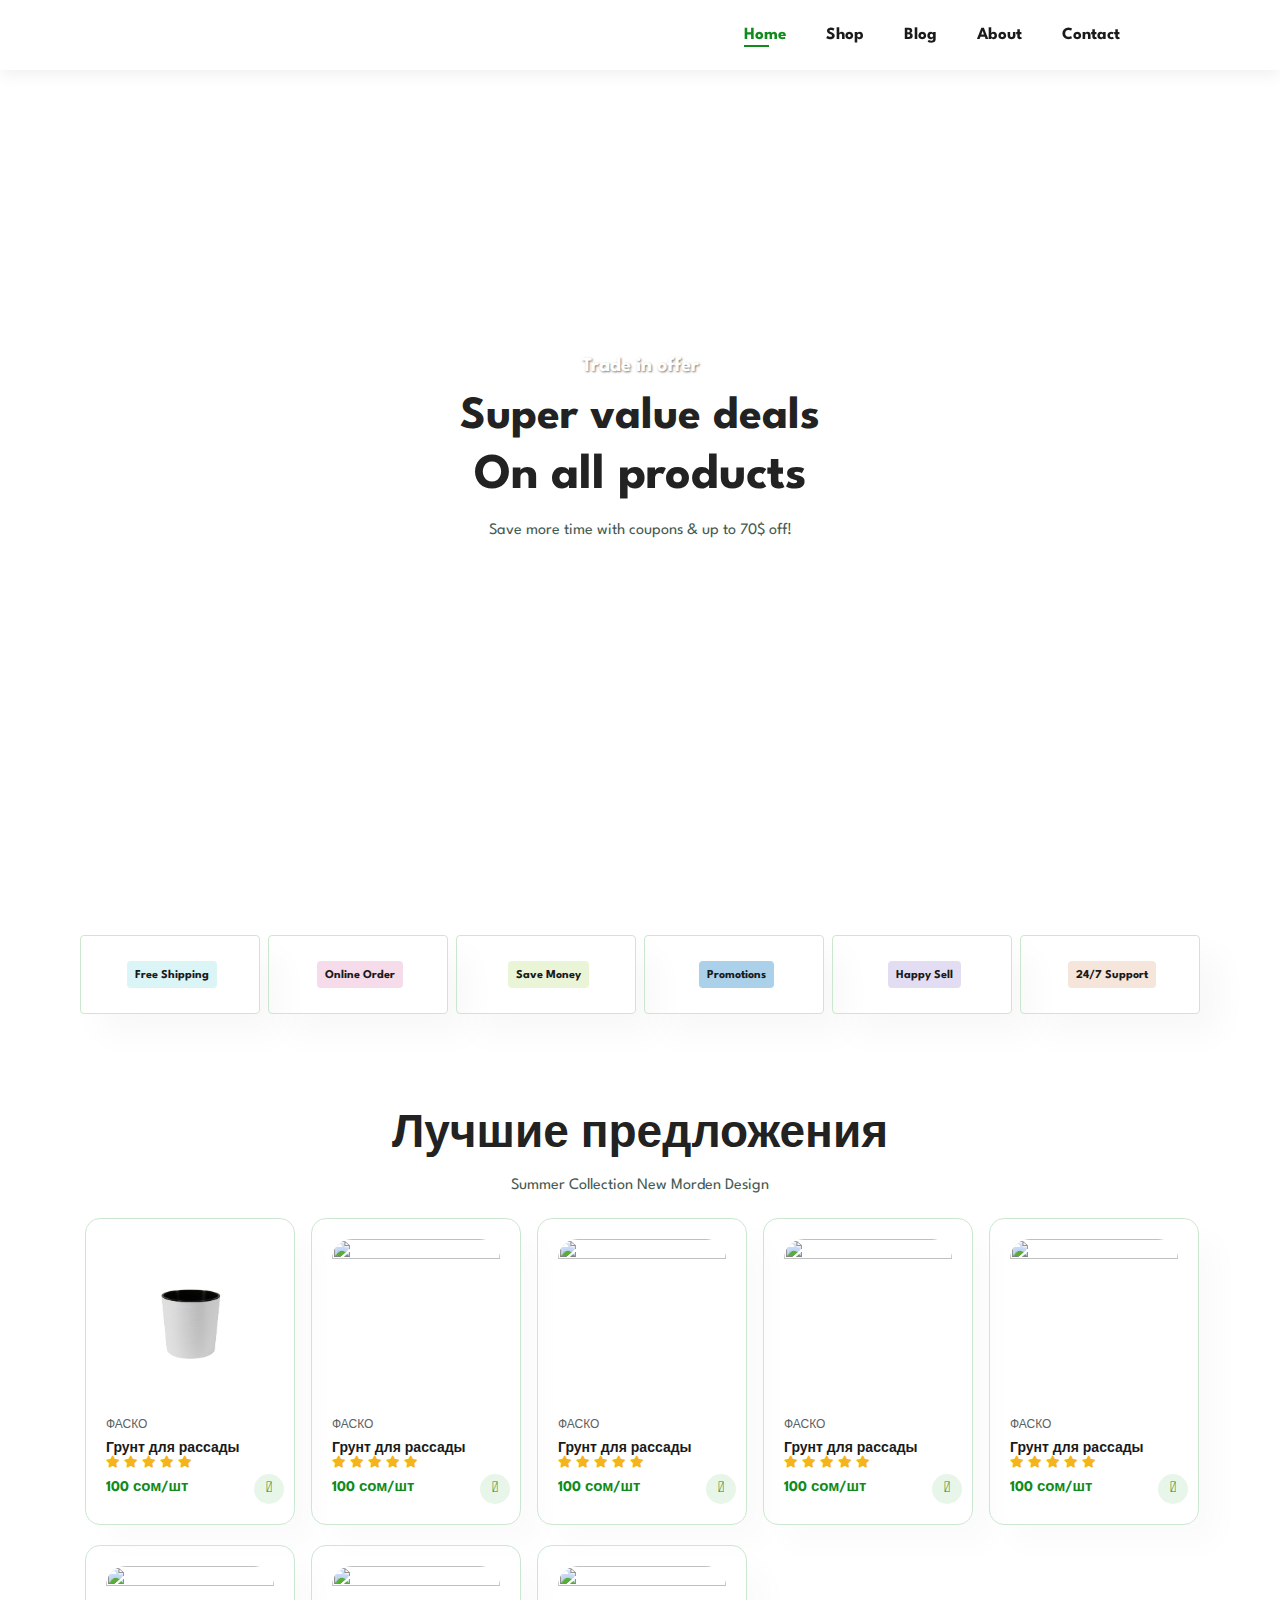
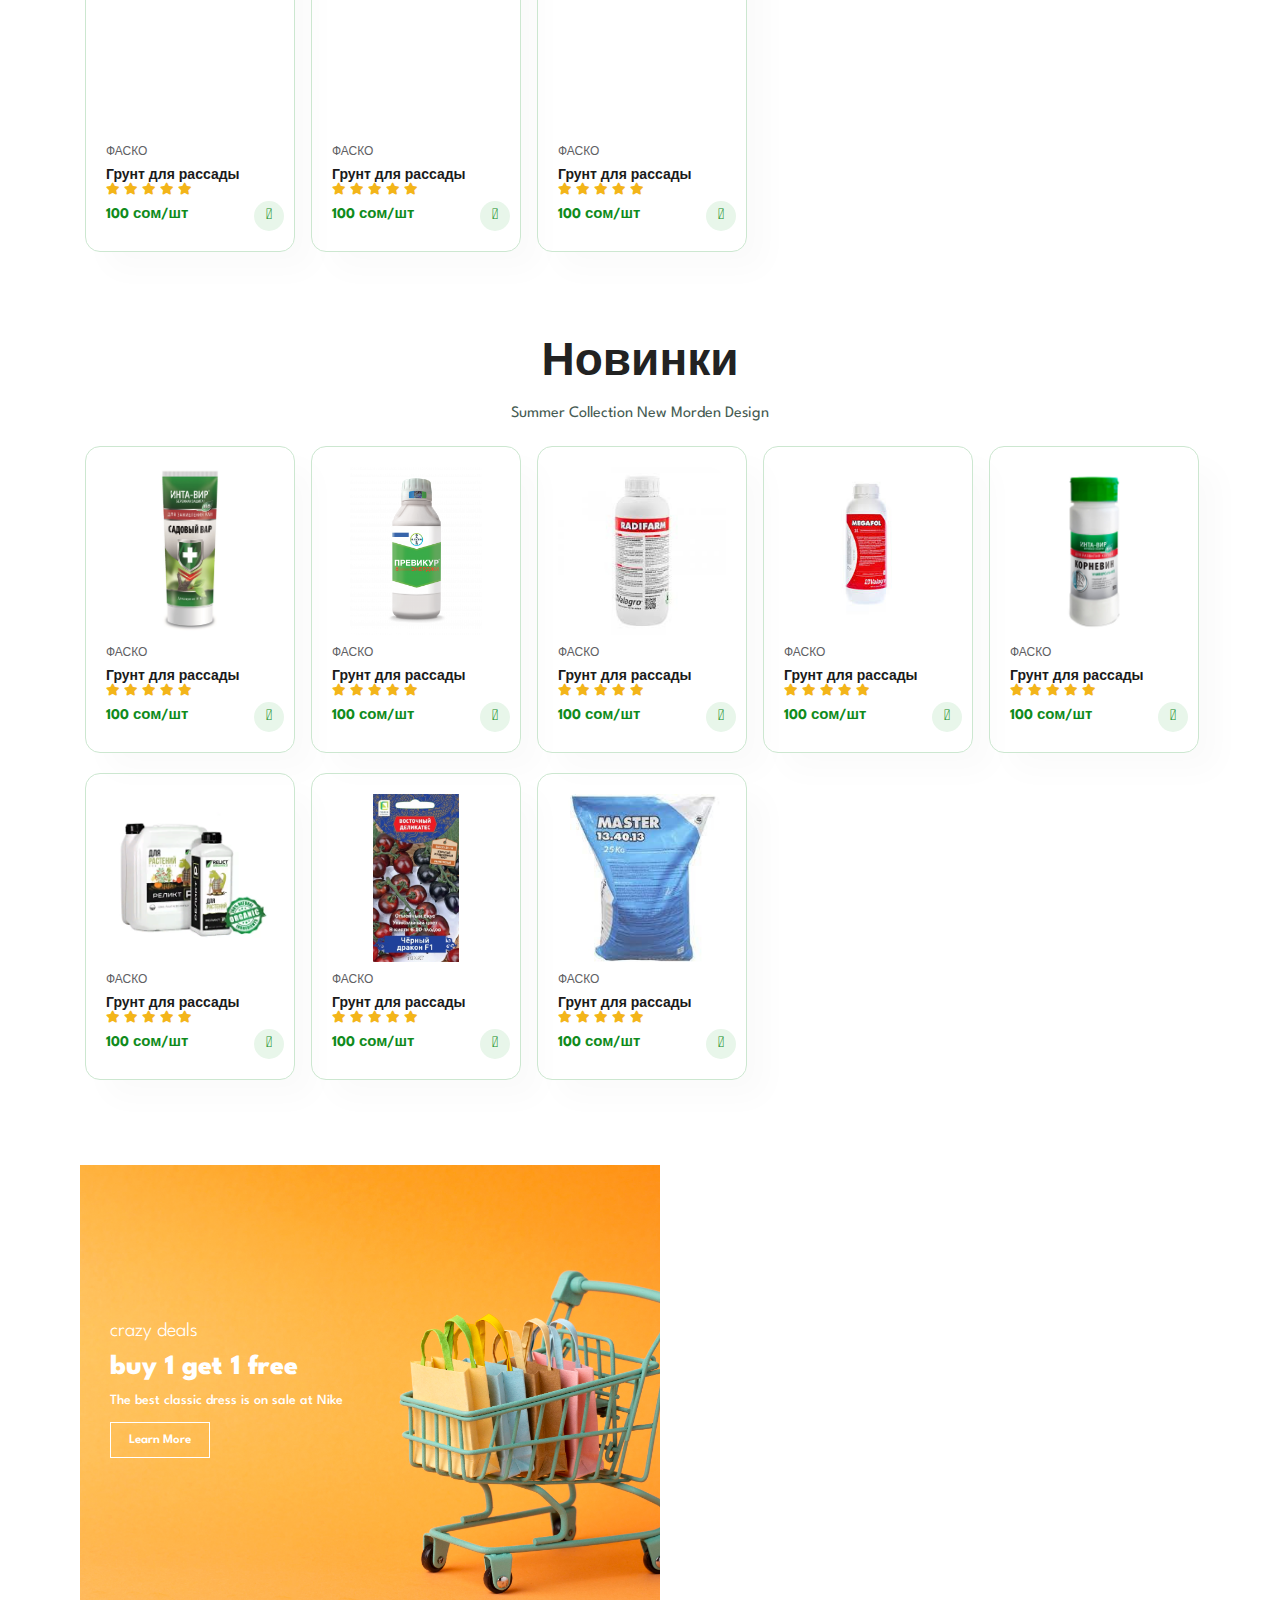
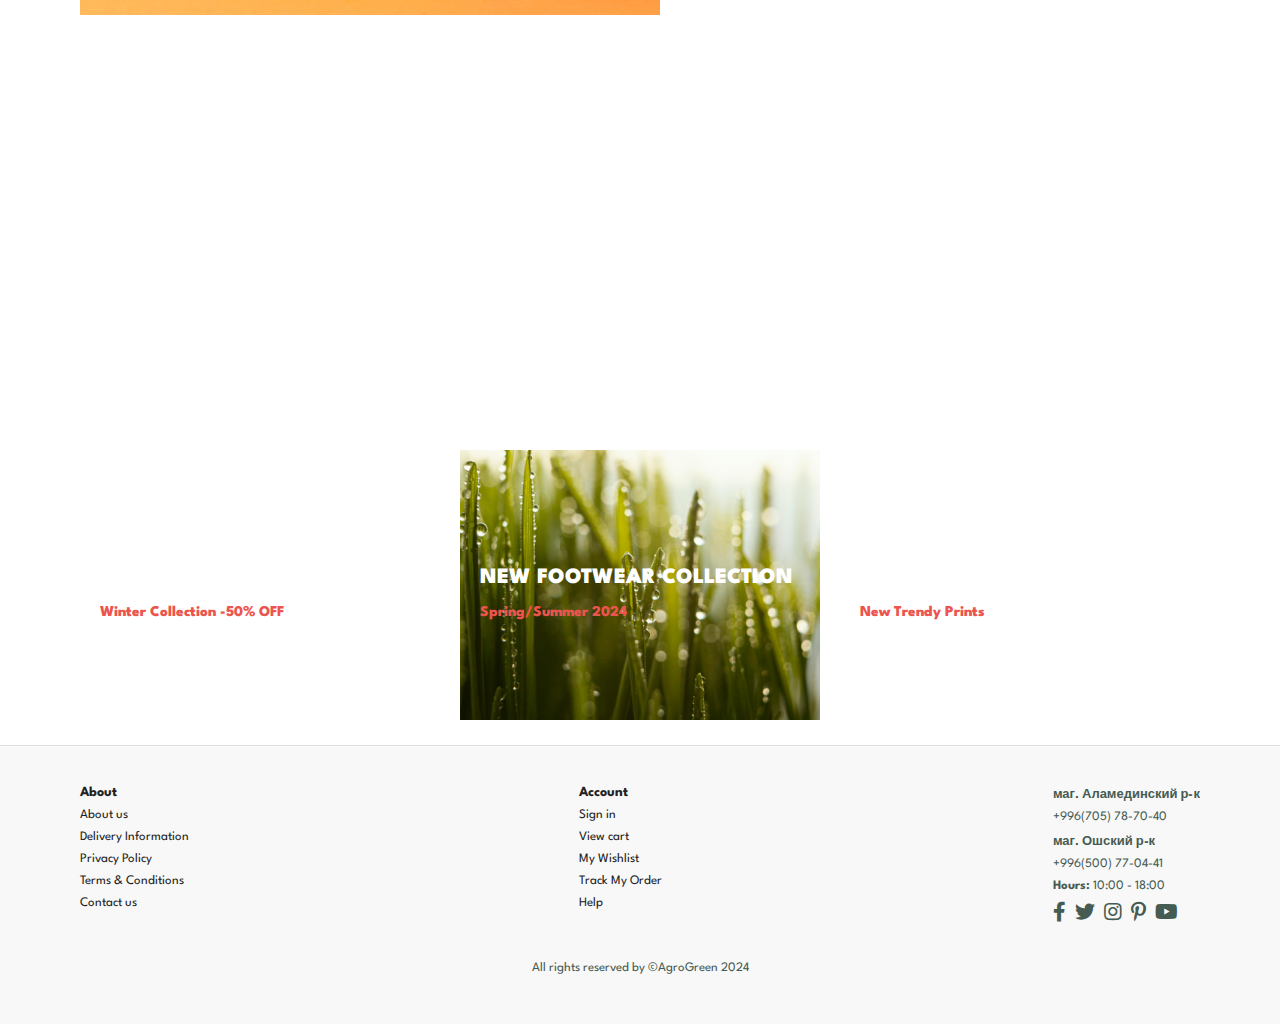
==== account.html @ 7924a597 "Product" ====
<!DOCTYPE html>
<html lang="en">

<head>
    <meta charset="UTF-8">
    <meta http-equiv="X-UA-Compatible" content="IE=edge">
    <meta name="viewport" content="width=device-width, initial-scale=1.0">
    <title>AgroGreen website</title>
    <link rel="stylesheet" href="https://pro.fontawesome.com/releases/v5.10.0/css/all.css"/>
    <link rel="stylesheet" href="style.css">
</head>

<body>
    <section id="header">
        <a href="#"><img id="logo" src="./img/logo.png" class="logo" alt=""></a>
        <div>
            <ul id="navbar">
                <li><a class="active" href="index.html">Home</a></li>
                <li><a href="shop.html">Shop</a></li>
                <li><a href="blog.html">Blog</a></li>
                <li><a href="about.html">About</a></li>
                <li><a href="contact.html">Contact</a></li>
                <li id="lg-bag"><a class="logo-bag" href="cart.html"><i class="far fa-shopping-bag"></i></a></li>
                <a href="#" id="close"><i class="far fa-times"></i></a>
            </ul>
        </div>
        <div id="mobile">
            <a href="cart.html"><i class="far fa-shopping-bag"></i></a>
            <i id="bar" class="fas fa-outdent"></i>
        </div>
    </section>
    
    <section id="hero">
        <h4>Trade in offer</h4>
        <h2>Super value deals</h2>
        <h1>On all products</h1>
        <p>Save more time with coupons & up to 70$ off! </p>
        <button class="white">Shop Now</button>
    </section>

    <section id="feature" class="section-p1">
        <div class="fe-box">
            <img src="./img/features/f1.png" alt="">
            <h6>Free Shipping</h6>
        </div>
        <div class="fe-box">
            <img src="./img/features/f2.png" alt="">
            <h6>Online Order</h6>
        </div>
        <div class="fe-box">
            <img src="./img/features/f3.png" alt="">
            <h6>Save Money</h6>
        </div>
        <div class="fe-box">
            <img src="./img/features/f4.png" alt="">
            <h6>Promotions</h6>
        </div>
        <div class="fe-box">
            <img src="./img/features/f5.png" alt="">
            <h6>Happy Sell</h6>
        </div>
        <div class="fe-box">
            <img src="./img/features/f6.png" alt="">
            <h6>24/7 Support</h6>
        </div>
    </section>

    <section id="product1" class="section-p1">
        <h2>Лучшие предложения</h2>
        <p>Summer Collection New Morden Design</p>
        <div class="pro-container">
            <div class="pro" onclick="window.location.href='sproduct.html'">
                <img src="./img/products/f1.jpg" alt="">
                <div class="des">
                    <span>ФАСКО</span>
                    <h5>Грунт для рассады</h5>
                    <div class="star">
                        <i class="fas fa-star"></i>
                        <i class="fas fa-star"></i>
                        <i class="fas fa-star"></i>
                        <i class="fas fa-star"></i>
                        <i class="fas fa-star"></i>
                    </div>
                    <h4>100 сом/шт</h4>
                </div>
                <a href="#"><i class="fal fa-shopping-cart cart"></i></a>
            </div>
            <div class="pro">
                <img src="./img/products/p2.jpg" alt="">
                <div class="des">
                    <span>ФАСКО</span>
                    <h5>Грунт для рассады</h5>
                    <div class="star">
                        <i class="fas fa-star"></i>
                        <i class="fas fa-star"></i>
                        <i class="fas fa-star"></i>
                        <i class="fas fa-star"></i>
                        <i class="fas fa-star"></i>
                    </div>
                    <h4>100 сом/шт</h4>
                </div>
                <a href="#"><i class="fal fa-shopping-cart cart"></i></a>
            </div>
            <div class="pro">
                <img src="./img/products/p3.png" alt="">
                <div class="des">
                    <span>ФАСКО</span>
                    <h5>Грунт для рассады</h5>
                    <div class="star">
                        <i class="fas fa-star"></i>
                        <i class="fas fa-star"></i>
                        <i class="fas fa-star"></i>
                        <i class="fas fa-star"></i>
                        <i class="fas fa-star"></i>
                    </div>
                    <h4>100 сом/шт</h4>
                </div>
                <a href="#"><i class="fal fa-shopping-cart cart"></i></a>
            </div>
            <div class="pro">
                <img src="./img/products/p4.jpg" alt="">
                <div class="des">
                    <span>ФАСКО</span>
                    <h5>Грунт для рассады</h5>
                    <div class="star">
                        <i class="fas fa-star"></i>
                        <i class="fas fa-star"></i>
                        <i class="fas fa-star"></i>
                        <i class="fas fa-star"></i>
                        <i class="fas fa-star"></i>
                    </div>
                    <h4>100 сом/шт</h4>
                </div>
                <a href="#"><i class="fal fa-shopping-cart cart"></i></a>
            </div>
            <div class="pro">
                <img src="./img/products/p5.jpg" alt="">
                <div class="des">
                    <span>ФАСКО</span>
                    <h5>Грунт для рассады</h5>
                    <div class="star">
                        <i class="fas fa-star"></i>
                        <i class="fas fa-star"></i>
                        <i class="fas fa-star"></i>
                        <i class="fas fa-star"></i>
                        <i class="fas fa-star"></i>
                    </div>
                    <h4>100 сом/шт</h4>
                </div>
                <a href="#"><i class="fal fa-shopping-cart cart"></i></a>
            </div>
            <div class="pro">
                <img src="./img/products/p6.jpg" alt="">
                <div class="des">
                    <span>ФАСКО</span>
                    <h5>Грунт для рассады</h5>
                    <div class="star">
                        <i class="fas fa-star"></i>
                        <i class="fas fa-star"></i>
                        <i class="fas fa-star"></i>
                        <i class="fas fa-star"></i>
                        <i class="fas fa-star"></i>
                    </div>
                    <h4>100 сом/шт</h4>
                </div>
                <a href="#"><i class="fal fa-shopping-cart cart"></i></a>
            </div>
            <div class="pro">
                <img src="./img/products/p7.jpg" alt="">
                <div class="des">
                    <span>ФАСКО</span>
                    <h5>Грунт для рассады</h5>
                    <div class="star">
                        <i class="fas fa-star"></i>
                        <i class="fas fa-star"></i>
                        <i class="fas fa-star"></i>
                        <i class="fas fa-star"></i>
                        <i class="fas fa-star"></i>
                    </div>
                    <h4>100 сом/шт</h4>
                </div>
                <a href="#"><i class="fal fa-shopping-cart cart"></i></a>
            </div>
            <div class="pro">
                <img src="./img/products/p8.jpg" alt="">
                <div class="des">
                    <span>ФАСКО</span>
                    <h5>Грунт для рассады</h5>
                    <div class="star">
                        <i class="fas fa-star"></i>
                        <i class="fas fa-star"></i>
                        <i class="fas fa-star"></i>
                        <i class="fas fa-star"></i>
                        <i class="fas fa-star"></i>
                    </div>
                    <h4>100 сом/шт</h4>
                </div>
                <a href="#"><i class="fal fa-shopping-cart cart"></i></a>
            </div>
        </div>
    </section>

    <section id="product1" class="section-p1">
        <h2>Новинки</h2>
        <p>Summer Collection New Morden Design</p>
        <div class="pro-container">
            <div class="pro">
                <img src="./img/products/n1.jpg" alt="">
                <div class="des">
                    <span>ФАСКО</span>
                    <h5>Грунт для рассады</h5>
                    <div class="star">
                        <i class="fas fa-star"></i>
                        <i class="fas fa-star"></i>
                        <i class="fas fa-star"></i>
                        <i class="fas fa-star"></i>
                        <i class="fas fa-star"></i>
                    </div>
                    <h4>100 сом/шт</h4>
                </div>
                <a href="#"><i class="fal fa-shopping-cart cart"></i></a>
            </div>
            <div class="pro">
                <img src="./img/products/n2.png" alt="">
                <div class="des">
                    <span>ФАСКО</span>
                    <h5>Грунт для рассады</h5>
                    <div class="star">
                        <i class="fas fa-star"></i>
                        <i class="fas fa-star"></i>
                        <i class="fas fa-star"></i>
                        <i class="fas fa-star"></i>
                        <i class="fas fa-star"></i>
                    </div>
                    <h4>100 сом/шт</h4>
                </div>
                <a href="#"><i class="fal fa-shopping-cart cart"></i></a>
            </div>
            <div class="pro">
                <img src="./img/products/n3.jpg" alt="">
                <div class="des">
                    <span>ФАСКО</span>
                    <h5>Грунт для рассады</h5>
                    <div class="star">
                        <i class="fas fa-star"></i>
                        <i class="fas fa-star"></i>
                        <i class="fas fa-star"></i>
                        <i class="fas fa-star"></i>
                        <i class="fas fa-star"></i>
                    </div>
                    <h4>100 сом/шт</h4>
                </div>
                <a href="#"><i class="fal fa-shopping-cart cart"></i></a>
            </div>
            <div class="pro">
                <img src="./img/products/n4.jpg" alt="">
                <div class="des">
                    <span>ФАСКО</span>
                    <h5>Грунт для рассады</h5>
                    <div class="star">
                        <i class="fas fa-star"></i>
                        <i class="fas fa-star"></i>
                        <i class="fas fa-star"></i>
                        <i class="fas fa-star"></i>
                        <i class="fas fa-star"></i>
                    </div>
                    <h4>100 сом/шт</h4>
                </div>
                <a href="#"><i class="fal fa-shopping-cart cart"></i></a>
            </div>
            <div class="pro">
                <img src="./img/products/n5.jpg" alt="">
                <div class="des">
                    <span>ФАСКО</span>
                    <h5>Грунт для рассады</h5>
                    <div class="star">
                        <i class="fas fa-star"></i>
                        <i class="fas fa-star"></i>
                        <i class="fas fa-star"></i>
                        <i class="fas fa-star"></i>
                        <i class="fas fa-star"></i>
                    </div>
                    <h4>100 сом/шт</h4>
                </div>
                <a href="#"><i class="fal fa-shopping-cart cart"></i></a>
            </div>
            <div class="pro">
                <img src="./img/products/n6.png" alt="">
                <div class="des">
                    <span>ФАСКО</span>
                    <h5>Грунт для рассады</h5>
                    <div class="star">
                        <i class="fas fa-star"></i>
                        <i class="fas fa-star"></i>
                        <i class="fas fa-star"></i>
                        <i class="fas fa-star"></i>
                        <i class="fas fa-star"></i>
                    </div>
                    <h4>100 сом/шт</h4>
                </div>
                <a href="#"><i class="fal fa-shopping-cart cart"></i></a>
            </div>
            <div class="pro">
                <img src="./img/products/n7.jpg" alt="">
                <div class="des">
                    <span>ФАСКО</span>
                    <h5>Грунт для рассады</h5>
                    <div class="star">
                        <i class="fas fa-star"></i>
                        <i class="fas fa-star"></i>
                        <i class="fas fa-star"></i>
                        <i class="fas fa-star"></i>
                        <i class="fas fa-star"></i>
                    </div>
                    <h4>100 сом/шт</h4>
                </div>
                <a href="#"><i class="fal fa-shopping-cart cart"></i></a>
            </div>
            <div class="pro">
                <img src="./img/products/n8.jpg" alt="">
                <div class="des">
                    <span>ФАСКО</span>
                    <h5>Грунт для рассады</h5>
                    <div class="star">
                        <i class="fas fa-star"></i>
                        <i class="fas fa-star"></i>
                        <i class="fas fa-star"></i>
                        <i class="fas fa-star"></i>
                        <i class="fas fa-star"></i>
                    </div>
                    <h4>100 сом/шт</h4>
                </div>
                <a href="#"><i class="fal fa-shopping-cart cart"></i></a>
            </div>
        </div>
    </section>

    <section id="sm-banner" class="section-p1">
        <div class="banner-box">
            <h4>crazy deals</h4>
            <h2>buy 1 get 1 free</h2>
            <span>The best classic dress is on sale at Nike</span>
            <button class="white">Learn More</button>
        </div>
        <div class="banner-box banner-box2">
            <h4>spring/summer</h4>
            <h2>upcoming season</h2>
            <span>The best classic dress is on sale at Nike</span>
            <button class="white">Collection</button>
        </div>
    </section>

    <section id="banner3">
        <div class="banner-box">
            <h2>SEASONAL SALE</h2>
            <h3>Winter Collection -50% OFF</h3>
        </div>
        <div class="banner-box banner-box2">
            <h2>NEW FOOTWEAR COLLECTION</h2>
            <h3>Spring/Summer 2024</h3>
        </div>
        <div class="banner-box banner-box3">
            <h2>T-SHIRTS</h2>
            <h3>New Trendy Prints</h3>
        </div>
    </section>

    <footer class="section-p1">
        <div class="col">
            <h4>About</h4>
            <a href="#">About us</a>
            <a href="#">Delivery Information</a>
            <a href="#">Privacy Policy</a>
            <a href="#">Terms & Conditions</a>
            <a href="#">Contact us</a>
        </div>
        <div class="col">
            <h4>Account</h4>
            <a href="#">Sign in</a>
            <a href="#">View cart</a>
            <a href="#">My Wishlist</a>
            <a href="#">Track My Order</a>
            <a href="#">Help</a>
        </div>
        <div class="col install">
            <p></i><strong>маг. Аламединский р-к</strong></p>
            <p>+996(705) 78-70-40</p>
            <p></i><strong>маг. Ошский р-к</strong></p>
            <p>+996(500) 77-04-41</p>
            <p><strong>Hours: </strong>10:00 - 18:00</p>
            <div class="follow">
                <div class="icon">
                    <i class="fab fa-facebook-f"></i>
                    <i class="fab fa-twitter"></i>
                    <i class="fab fa-instagram"></i>
                    <i class="fab fa-pinterest-p"></i>
                    <i class="fab fa-youtube"></i>
                </div>
            </div>
        </div>
        <div class="copyright">
            <p>All rights reserved by &copy;AgroGreen 2024</p>
        </div>
    </footer>
    
    <script src="script.js"></script>
</body>


</html>
---- style.css ----
@import url("https://fonts.googleapis.com/css2?family=Spartan:wght@100;200;300;400;500;600;700;800;900&display=swap");
* {
  margin: 0;
  padding: 0;
  box-sizing: border-box;
  font-family: "Spartan", sans-serif;
}
html {
  scroll-behavior: smooth;
}

/* Global Styles */
h1 {
  font-size: 50px;
  line-height: 64px;
  color: #222;
}
h2 {
  font-size: 46px;
  line-height: 54px;
  color: #222;
}
h4 {
  font-size: 20px;
  color: #222;
}
h6 {
  font-weight: 700;
  font-size: 12px;
}
p {
  font-size: 16px;
  margin: 15px 0 20px 0;
  color: #465b52;
}
.section-p1 {
  padding: 40px 80px;
}
.section-m1 {
  margin: 40px 0;
}
button.white {
  font-size: 13px;
  font-weight: 600;
  padding:11px 18px;
  color: #fff;
  background-color: transparent;
  cursor: pointer;
  border: 1px solid #fff;
  outline: none;
  transition: 0.2s;
}
body {
  width: 100%;
}

/* Header */
#logo {
  width: 180px;
}
#header {
  display: flex;
  align-items: center;
  justify-content: space-between;
  padding: 20px 80px;
  background-color: #fff;
  box-shadow: 0 5px 15px rgb(0, 0, 0, 0.06);
  z-index: 999;
  position: sticky;
  top: 0;
  left: 0;
  height: 70px;
}
#navbar {
  display: flex;
  align-items: center;
  justify-content: center;
}
#navbar .logo-bag{
  font-size: 20px;
}
#navbar li {
  list-style: none;
  padding: 0 20px;
  position: relative;
}
#navbar li a {
  text-decoration: none;
  font-size: 17px;
  font-weight: 700;
  color: #1a1a1a;
  transition: 0.3s ease;
}
#navbar li a:hover,
#navbar li a.active {
  color: #108B1C;
}
#navbar li a.active::after,
#navbar li a:hover::after {
  content: "";
  width: 30%;
  height: 2px;
  background-color: #108B1C;
  position: absolute;
  bottom: -4px;
  left: 20px;
}

#mobile {
  display: none;
  align-items: center;
}
#close {
  display: none;
}

/* Home Page */
#hero {
  background-image: url("./img/hero-4.jpg");
  height: 90vh;
  width: 100%;
  background-size: cover;
  background-position: top 25% right 0;
  padding: 0 80px;
  display: flex;
  flex-direction: column;
  align-items: center;
  justify-content: center;
}
#hero h4 {
  padding-bottom: 15px;
  color: #fff;
  text-shadow: 1px 1px 2px rgba(0, 0, 0, 0.5);
}
#hero button.white:hover {
  background-color: #108B1C;
  border: 1px solid #108B1C;
}

#feature {
  display: flex;
  align-items: center;
  justify-content: space-between;
  flex-wrap: wrap;
}
#feature .fe-box {
  width: 180px;
  text-align: center;
  padding: 25px 15px;
  box-shadow: 20px 20px 34px rgba(0, 0, 0, 0.03);
  border: 1px solid #cce7d0;
  border-radius: 4px;
  margin: 15px 0;
  cursor: pointer;
}
#feature .fe-box:hover {
  box-shadow: 10px 10px 54px rgba(70, 62, 221, 0.1);
}
#feature .fe-box img {
  width: 100%;
  margin-bottom: 10px;
}
#feature .fe-box h6 {
  display: inline-block;
  padding: 9px 8px 6px 8px;
  line-height: 1;
  border-radius: 4px;
  color: #1a1a1a;
  background-color: #DBF4F6;
}
#feature .fe-box:nth-child(2) h6 {
  background-color: #F6DBEA;
}
#feature .fe-box:nth-child(3) h6 {
  background-color: #EAF5D8;
}
#feature .fe-box:nth-child(4) h6 {
  background-color: #ABD0E9;
}
#feature .fe-box:nth-child(5) h6 {
  background-color: #E3DDF4;
}
#feature .fe-box:nth-child(6) h6 {
  background-color: #F6E5DB;
}

#product1 {
  text-align: center;
}
#product1 .pro-container {
  display: grid;
  grid-template-columns: repeat(auto-fill, minmax(190px, 1fr)); /* Adjust the minimum and maximum width as needed */
  gap: 10px; /* Adjust the gap between products */
}
#product1 .pro {
  width: 20%;
  min-width: 210px;
  padding: 20px 20px;
  border: 1px solid #cce7d0;
  border-radius: 15px;
  cursor: pointer;
  box-shadow: 20px 20px 30px rgba(0, 0, 0, 0.02);
  margin: 5px;
  transition: 0.02s ease;
  position: relative;
}
#product1 .pro:hover {
  box-shadow: 20px 20px 30px rgba(0, 0, 0, 0.06);
}
#product1 .pro img {
  width: 100%;
  border-radius: 20px;
  height: auto;
  display: block;
  aspect-ratio: 1/1;
  object-fit: contain;
  object-position: center;
}
#product1 .pro .des {
  text-align: start;
  padding: 10px 0;
}
#product1 .pro .des span {
  color: #606063;
  font-size: 12px;
}
#product1 .pro .des h5 {
  padding-top: 7px;
  color: #1a1a1a;
  font-size: 14px;
}
#product1 .pro .des i {
  font-size: 12px;
  color: rgb(243, 181, 25);
}
#product1 .pro .des h4 {
  padding-top: 7px;
  font-size: 15px;
  font-weight: 700;
  color: #108B1C;
}
#product1 .pro .cart {
  width: 30px;
  height: 30px;
  line-height: 30px;
  border-radius: 50px;
  background-color: #e8f6ea;
  font-weight: 500;
  color: #108B1C;
  border-color: 1px solid #cce7d0;
  position: absolute;
  bottom: 20px;
  right: 10px;
}

#sm-banner {
  display: flex;
  justify-content: space-between;
  flex-wrap: wrap;
}
#sm-banner .banner-box {
  display: flex;
  flex-direction: column;
  justify-content: center;
  align-items: flex-start;
  background-image: url("./img/banner/b1.jpg");
  width: calc(50% - 10px);
  min-width: 580px;
  height: 50vh;
  background-size: cover;
  background-position: center;
  padding: 30px;
  margin-bottom: -35px;
}
#sm-banner .banner-box2 {
  background-image: url("./img/banner/b2.jpg");
}
#sm-banner h4 {
  color: #fff;
  font-size: 20px;
  font-weight: 300;
}
#sm-banner h2 {
  color: #fff;
  font-size: 28px;
  font-weight: 800;
}
#sm-banner span {
  color: #fff;
  font-size: 14px;
  font-weight: 500;
  padding-bottom: 15px;
}
#sm-banner .banner-box:hover button {
  background-color: #108B1C;
  border: 1px solid #108B1C;
}

#banner3 {
  display: flex;
  justify-content: space-between;
  flex-wrap: wrap;
  padding: 0 80px;
  margin-bottom: 25px;
}
#banner3 .banner-box {
  display: flex;
  flex-direction: column;
  justify-content: center;
  align-items: flex-start;
  background-image: url("./img/banner/b3.jpg");
  width: calc(33.33% - 13px);
  min-width: 30%;
  height: 30vh;
  background-size: cover;
  background-position: center;
  padding: 20px;
  margin-top: 15px;
}
#banner3 .banner-box2 {
  background-image: url("./img/banner/b4.jpg");
}
#banner3 .banner-box3 {
  background-image: url("./img/banner/b5.jpg");
}
#banner3 h2 {
  color: #fff;
  font-weight: 900;
  font-size: 22px;
}
#banner3 h3 {
  color: #ec544e;
  font-weight: 800;
  font-size: 15px;
}

footer {
  display: flex;
  flex-wrap: wrap;
  justify-content: space-between;
  border-top: 1px solid #e0e0e0;
  background-color: #f8f8f8
}
footer .col{
  display: flex;
  flex-direction: column;
  align-items: flex-start;
  margin-bottom: 20px;
}
footer h4 {
  font-size: 14px;
}
footer p {
  font-size: 13px;
  margin: 0 0 10px 0;
}
footer a {
  font-size: 13px;
  text-decoration: none;
  color: #222;
  margin-top: 10px;
}
footer .follow {
  font-size: 20px;
}
footer .follow i {
  color: #465b52;
  padding-right: 4px;
  cursor: pointer;
  margin: 0 0 20px 0;
}
footer .follow i:hover,
footer a:hover {
  color: #108B1C;
}
footer .copyright {
  width: 100%;
  text-align: center;
}

/* Shop Page */
#pagination {
  text-align: center;
}
#pagination a {
  text-decoration: none;
  background-color: #108B1C;
  padding: 15px 20px;
  border-radius: 4px;
  color: #fff;
  font-weight: 600;
}
#pagination a i {
  font-size: 18px;
  font-weight: 600;
}

/* Single Product */
#prodetails {
  display: flex;
  margin-top: 20px;
}
#prodetails .single-pro-image{
  width: 60%;
  margin-right: 50px;
}
.small-img-group {
  display: flex;
  justify-content: space-between;
}
.small-img-col {
  flex-basis: 24%;
  cursor: pointer;
}
#prodetails img{
  outline:auto;
  outline-color: #cce7d0;
}
#prodetails .single-pro-details {
  width: 50%;
}
#prodetails .single-pro-details h4 {
  padding: 30px 0 20px 0;
}
#prodetails .single-pro-details h2 {
  font-size: 26px;
}
#prodetails .single-pro-details select {
  display: inline-block;
  padding: 5px 10px;
}
#prodetails .single-pro-details select:focus {
  outline: none;
}
#prodetails .single-pro-details input {
  width: 50px;
  height: 47px;
  padding-left: 10px;
  font-size: 16px;
  margin-right: 10px;
}
#prodetails .single-pro-details .volume-select {
  font-size: 12px;
}
#prodetails .single-pro-details .input-num {
  width: 9%;
  height: 28px;
  font-size: 14px;
}
#prodetails .single-pro-details input:focus {
  outline: none;
}
#prodetails .single-pro-details button {
  background-color: #108B1C;
}
#prodetails .single-pro-details span{
  line-height: 25px;
}

/* Start Media Query */
@media (max-width: 799px) {
  .section-p1 {
    padding: 40px 40px;
  }
  #navbar {
    display: flex;
    flex-direction: column;
    align-items: flex-start;
    justify-content: flex-start;
    position: fixed;
    top: 0;
    right: -300px;
    height: 100vh;
    width: 300px;
    background-color: #E3E6F3;
    box-shadow: 0 40px 60px rgba(0, 0, 0, 0.1);
    padding: 80px 0 0 10px;
    transition: 0.3s;
  }
  #navbar.active {
    right: -100px;
  }
  #navbar li {
    margin-bottom: 25px;
  }
  #mobile {
    display: flex;
    align-items: center;
  }
  #mobile i {
    color: #1a1a1a;
    font-size: 24px;
    padding-left: 20px;
  }
  #close {
    display: initial;
    position: absolute;
    top: 30px;
    left: 30px;
    color: #222;
    font-size: 24px;
  }
  #lg-bag {
    display: none;
  }

  #hero {
    height: 70vh;
    padding: 0 80px;
    background-position: top 30% right 30%;
  }

  #feature {
    justify-content: center;
  }
  #feature .fe-box {
    margin: 15px 15px;
  }
  
  #product1 .pro-container {
    display: grid;
    grid-template-columns: repeat(auto-fill, minmax(200px, 1fr));
    gap: 15px;
  }
  #product1 .pro {
    width: auto;
    min-width: 0;
    max-width: 100%;
    margin: 5px;
  }

  #sm-banner .banner-box {
    min-width: 100%;
    height: 30vh;
    margin-bottom: 15px;
  }
  #sm-banner .banner-box2 {
    margin-bottom: -40px;
  }
  #banner3 {
    padding: 0 40px;
  }
  #banner3 .banner-box {
    width: 32%;
  }
}
@media (max-width: 477px) {
  .section-p1 {
    padding: 20px;
  }
  #logo {
    width: 100px;
  }
  #header {
    padding: 10px 30px;
  }
  h1 {
    font-size: 38px;
  }
  h2 {
    font-size: 32px;
  }
  #hero {
    padding: 0 20px;
    background-position: 55%;
  }

  #feature {
    justify-content: space-between;
  }
  #feature .fe-box {
    width: 155px;
    margin: 0 0 15px 0;
  }

  #product1 .pro-container {
    display: grid;
    grid-template-columns: repeat(auto-fill, minmax(150px, 1fr));
    gap: 10px;
  }
  #product1 .pro {
    width: auto;
    min-width: 0;
    max-width: 100%;
    margin: 5px;
  }
  #product1 .pro .des h4 {
    font-size: 12px;
  }
  #product1 .pro .des h5 {
    font-size: 12px;
  }
  #sm-banner .banner-box {
    height: 40vh;
  }
  #sm-banner .banner-box2 {
    margin-bottom: -20px;
  }
  #banner3 {
    padding: 0 20px;
  }
  #banner3 .banner-box {
    width: 100%;
  }
  footer {
    margin-top: 20px;
  }
  footer .copyright {
    text-align: start;
  }

  /* Single Product */
  #prodetails {
    display: flex;
    flex-direction: column;
  }
  #prodetails .single-pro-image {
    width: 100%;
    margin-right: 0px;
  }
  #prodetails .single-pro-details {
    width: 100%;
  }
  #prodetails .single-pro-details h2 {
    font-size: 20px;
  }
  #prodetails .single-pro-details h4 {
    padding: 15px 0 0 0;
  }
}
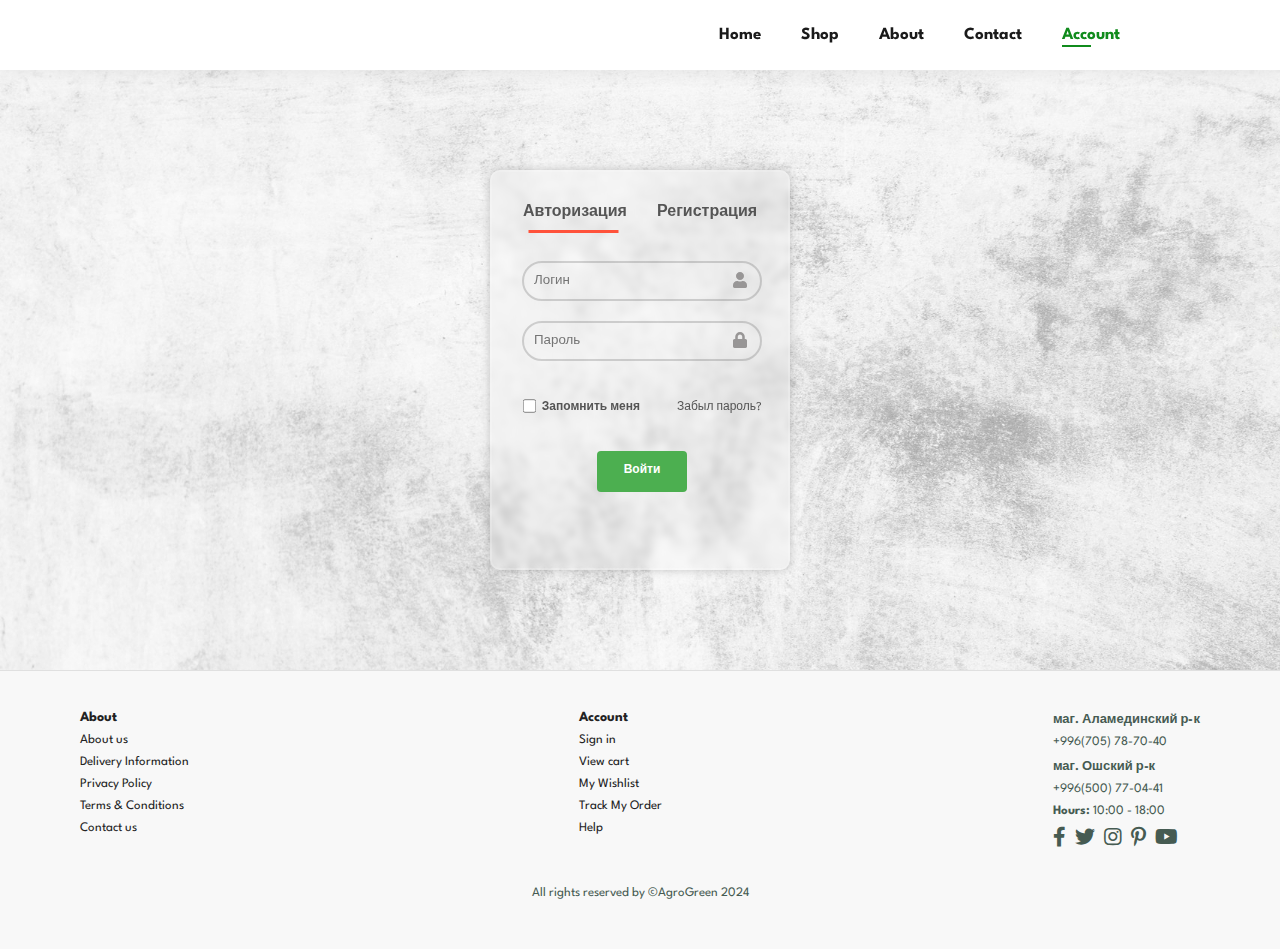
==== commit b3bd9018: "Account page" ====
--- a/account.html
+++ b/account.html
@@ -12,14 +12,14 @@
 
 <body>
     <section id="header">
-        <a href="#"><img id="logo" src="./img/logo.png" class="logo" alt=""></a>
+        <a href="index.html"><img id="logo" src="./img/logo.png" class="logo" alt=""></a>
         <div>
             <ul id="navbar">
-                <li><a class="active" href="index.html">Home</a></li>
+                <li><a href="index.html">Home</a></li>
                 <li><a href="shop.html">Shop</a></li>
-                <li><a href="blog.html">Blog</a></li>
                 <li><a href="about.html">About</a></li>
                 <li><a href="contact.html">Contact</a></li>
+                <li><a class="active" href="account.html" id="accountButton">Account</a></li>
                 <li id="lg-bag"><a class="logo-bag" href="cart.html"><i class="far fa-shopping-bag"></i></a></li>
                 <a href="#" id="close"><i class="far fa-times"></i></a>
             </ul>
@@ -30,341 +30,42 @@
         </div>
     </section>
     
-    <section id="hero">
-        <h4>Trade in offer</h4>
-        <h2>Super value deals</h2>
-        <h1>On all products</h1>
-        <p>Save more time with coupons & up to 70$ off! </p>
-        <button class="white">Shop Now</button>
-    </section>
-
-    <section id="feature" class="section-p1">
-        <div class="fe-box">
-            <img src="./img/features/f1.png" alt="">
-            <h6>Free Shipping</h6>
-        </div>
-        <div class="fe-box">
-            <img src="./img/features/f2.png" alt="">
-            <h6>Online Order</h6>
-        </div>
-        <div class="fe-box">
-            <img src="./img/features/f3.png" alt="">
-            <h6>Save Money</h6>
-        </div>
-        <div class="fe-box">
-            <img src="./img/features/f4.png" alt="">
-            <h6>Promotions</h6>
-        </div>
-        <div class="fe-box">
-            <img src="./img/features/f5.png" alt="">
-            <h6>Happy Sell</h6>
-        </div>
-        <div class="fe-box">
-            <img src="./img/features/f6.png" alt="">
-            <h6>24/7 Support</h6>
-        </div>
-    </section>
-
-    <section id="product1" class="section-p1">
-        <h2>Лучшие предложения</h2>
-        <p>Summer Collection New Morden Design</p>
-        <div class="pro-container">
-            <div class="pro" onclick="window.location.href='sproduct.html'">
-                <img src="./img/products/f1.jpg" alt="">
-                <div class="des">
-                    <span>ФАСКО</span>
-                    <h5>Грунт для рассады</h5>
-                    <div class="star">
-                        <i class="fas fa-star"></i>
-                        <i class="fas fa-star"></i>
-                        <i class="fas fa-star"></i>
-                        <i class="fas fa-star"></i>
-                        <i class="fas fa-star"></i>
+    <div class="account-page">
+        <div class="container">
+            <div class="row">
+                <div class="col-2">
+                    <div class="form-container">
+                        <div class="form-btn">
+                            <span onclick="Login()">Авторизация</span>
+                            <span onclick="Register()">Регистрация</span>
+                            <hr id="indicator">
+                        </div>
+                        <form id="loginForm">
+                            <input type="text" placeholder="Логин">
+                            <i class="fas fa-user"></i>
+                            <input type="password" placeholder="Пароль">
+                            <i class="fas fa-lock"></i>
+                            <div class="remember-forgot">
+                                <label><input type="checkbox"><span>Запомнить меня</span></label>
+                                <a href="">Забыл пароль?</a>
+                            </div>
+                            <button type="submit" class="btn">Войти</button>
+                        </form>
+                        <form id="regForm">
+                            <input type="text" placeholder="Логин">
+                            <i class="fas fa-user"></i>
+                            <input type="password" placeholder="Пароль">
+                            <i class="fas fa-lock"></i>
+                            <input type="email" placeholder="Почта">
+                            <i class="fas fa-envelope"></i>
+                            <button type="submit" class="btn">Создать</button>
+                        </form>
                     </div>
-                    <h4>100 сом/шт</h4>
                 </div>
-                <a href="#"><i class="fal fa-shopping-cart cart"></i></a>
-            </div>
-            <div class="pro">
-                <img src="./img/products/p2.jpg" alt="">
-                <div class="des">
-                    <span>ФАСКО</span>
-                    <h5>Грунт для рассады</h5>
-                    <div class="star">
-                        <i class="fas fa-star"></i>
-                        <i class="fas fa-star"></i>
-                        <i class="fas fa-star"></i>
-                        <i class="fas fa-star"></i>
-                        <i class="fas fa-star"></i>
-                    </div>
-                    <h4>100 сом/шт</h4>
-                </div>
-                <a href="#"><i class="fal fa-shopping-cart cart"></i></a>
-            </div>
-            <div class="pro">
-                <img src="./img/products/p3.png" alt="">
-                <div class="des">
-                    <span>ФАСКО</span>
-                    <h5>Грунт для рассады</h5>
-                    <div class="star">
-                        <i class="fas fa-star"></i>
-                        <i class="fas fa-star"></i>
-                        <i class="fas fa-star"></i>
-                        <i class="fas fa-star"></i>
-                        <i class="fas fa-star"></i>
-                    </div>
-                    <h4>100 сом/шт</h4>
-                </div>
-                <a href="#"><i class="fal fa-shopping-cart cart"></i></a>
-            </div>
-            <div class="pro">
-                <img src="./img/products/p4.jpg" alt="">
-                <div class="des">
-                    <span>ФАСКО</span>
-                    <h5>Грунт для рассады</h5>
-                    <div class="star">
-                        <i class="fas fa-star"></i>
-                        <i class="fas fa-star"></i>
-                        <i class="fas fa-star"></i>
-                        <i class="fas fa-star"></i>
-                        <i class="fas fa-star"></i>
-                    </div>
-                    <h4>100 сом/шт</h4>
-                </div>
-                <a href="#"><i class="fal fa-shopping-cart cart"></i></a>
-            </div>
-            <div class="pro">
-                <img src="./img/products/p5.jpg" alt="">
-                <div class="des">
-                    <span>ФАСКО</span>
-                    <h5>Грунт для рассады</h5>
-                    <div class="star">
-                        <i class="fas fa-star"></i>
-                        <i class="fas fa-star"></i>
-                        <i class="fas fa-star"></i>
-                        <i class="fas fa-star"></i>
-                        <i class="fas fa-star"></i>
-                    </div>
-                    <h4>100 сом/шт</h4>
-                </div>
-                <a href="#"><i class="fal fa-shopping-cart cart"></i></a>
-            </div>
-            <div class="pro">
-                <img src="./img/products/p6.jpg" alt="">
-                <div class="des">
-                    <span>ФАСКО</span>
-                    <h5>Грунт для рассады</h5>
-                    <div class="star">
-                        <i class="fas fa-star"></i>
-                        <i class="fas fa-star"></i>
-                        <i class="fas fa-star"></i>
-                        <i class="fas fa-star"></i>
-                        <i class="fas fa-star"></i>
-                    </div>
-                    <h4>100 сом/шт</h4>
-                </div>
-                <a href="#"><i class="fal fa-shopping-cart cart"></i></a>
-            </div>
-            <div class="pro">
-                <img src="./img/products/p7.jpg" alt="">
-                <div class="des">
-                    <span>ФАСКО</span>
-                    <h5>Грунт для рассады</h5>
-                    <div class="star">
-                        <i class="fas fa-star"></i>
-                        <i class="fas fa-star"></i>
-                        <i class="fas fa-star"></i>
-                        <i class="fas fa-star"></i>
-                        <i class="fas fa-star"></i>
-                    </div>
-                    <h4>100 сом/шт</h4>
-                </div>
-                <a href="#"><i class="fal fa-shopping-cart cart"></i></a>
-            </div>
-            <div class="pro">
-                <img src="./img/products/p8.jpg" alt="">
-                <div class="des">
-                    <span>ФАСКО</span>
-                    <h5>Грунт для рассады</h5>
-                    <div class="star">
-                        <i class="fas fa-star"></i>
-                        <i class="fas fa-star"></i>
-                        <i class="fas fa-star"></i>
-                        <i class="fas fa-star"></i>
-                        <i class="fas fa-star"></i>
-                    </div>
-                    <h4>100 сом/шт</h4>
-                </div>
-                <a href="#"><i class="fal fa-shopping-cart cart"></i></a>
             </div>
         </div>
-    </section>
-
-    <section id="product1" class="section-p1">
-        <h2>Новинки</h2>
-        <p>Summer Collection New Morden Design</p>
-        <div class="pro-container">
-            <div class="pro">
-                <img src="./img/products/n1.jpg" alt="">
-                <div class="des">
-                    <span>ФАСКО</span>
-                    <h5>Грунт для рассады</h5>
-                    <div class="star">
-                        <i class="fas fa-star"></i>
-                        <i class="fas fa-star"></i>
-                        <i class="fas fa-star"></i>
-                        <i class="fas fa-star"></i>
-                        <i class="fas fa-star"></i>
-                    </div>
-                    <h4>100 сом/шт</h4>
-                </div>
-                <a href="#"><i class="fal fa-shopping-cart cart"></i></a>
-            </div>
-            <div class="pro">
-                <img src="./img/products/n2.png" alt="">
-                <div class="des">
-                    <span>ФАСКО</span>
-                    <h5>Грунт для рассады</h5>
-                    <div class="star">
-                        <i class="fas fa-star"></i>
-                        <i class="fas fa-star"></i>
-                        <i class="fas fa-star"></i>
-                        <i class="fas fa-star"></i>
-                        <i class="fas fa-star"></i>
-                    </div>
-                    <h4>100 сом/шт</h4>
-                </div>
-                <a href="#"><i class="fal fa-shopping-cart cart"></i></a>
-            </div>
-            <div class="pro">
-                <img src="./img/products/n3.jpg" alt="">
-                <div class="des">
-                    <span>ФАСКО</span>
-                    <h5>Грунт для рассады</h5>
-                    <div class="star">
-                        <i class="fas fa-star"></i>
-                        <i class="fas fa-star"></i>
-                        <i class="fas fa-star"></i>
-                        <i class="fas fa-star"></i>
-                        <i class="fas fa-star"></i>
-                    </div>
-                    <h4>100 сом/шт</h4>
-                </div>
-                <a href="#"><i class="fal fa-shopping-cart cart"></i></a>
-            </div>
-            <div class="pro">
-                <img src="./img/products/n4.jpg" alt="">
-                <div class="des">
-                    <span>ФАСКО</span>
-                    <h5>Грунт для рассады</h5>
-                    <div class="star">
-                        <i class="fas fa-star"></i>
-                        <i class="fas fa-star"></i>
-                        <i class="fas fa-star"></i>
-                        <i class="fas fa-star"></i>
-                        <i class="fas fa-star"></i>
-                    </div>
-                    <h4>100 сом/шт</h4>
-                </div>
-                <a href="#"><i class="fal fa-shopping-cart cart"></i></a>
-            </div>
-            <div class="pro">
-                <img src="./img/products/n5.jpg" alt="">
-                <div class="des">
-                    <span>ФАСКО</span>
-                    <h5>Грунт для рассады</h5>
-                    <div class="star">
-                        <i class="fas fa-star"></i>
-                        <i class="fas fa-star"></i>
-                        <i class="fas fa-star"></i>
-                        <i class="fas fa-star"></i>
-                        <i class="fas fa-star"></i>
-                    </div>
-                    <h4>100 сом/шт</h4>
-                </div>
-                <a href="#"><i class="fal fa-shopping-cart cart"></i></a>
-            </div>
-            <div class="pro">
-                <img src="./img/products/n6.png" alt="">
-                <div class="des">
-                    <span>ФАСКО</span>
-                    <h5>Грунт для рассады</h5>
-                    <div class="star">
-                        <i class="fas fa-star"></i>
-                        <i class="fas fa-star"></i>
-                        <i class="fas fa-star"></i>
-                        <i class="fas fa-star"></i>
-                        <i class="fas fa-star"></i>
-                    </div>
-                    <h4>100 сом/шт</h4>
-                </div>
-                <a href="#"><i class="fal fa-shopping-cart cart"></i></a>
-            </div>
-            <div class="pro">
-                <img src="./img/products/n7.jpg" alt="">
-                <div class="des">
-                    <span>ФАСКО</span>
-                    <h5>Грунт для рассады</h5>
-                    <div class="star">
-                        <i class="fas fa-star"></i>
-                        <i class="fas fa-star"></i>
-                        <i class="fas fa-star"></i>
-                        <i class="fas fa-star"></i>
-                        <i class="fas fa-star"></i>
-                    </div>
-                    <h4>100 сом/шт</h4>
-                </div>
-                <a href="#"><i class="fal fa-shopping-cart cart"></i></a>
-            </div>
-            <div class="pro">
-                <img src="./img/products/n8.jpg" alt="">
-                <div class="des">
-                    <span>ФАСКО</span>
-                    <h5>Грунт для рассады</h5>
-                    <div class="star">
-                        <i class="fas fa-star"></i>
-                        <i class="fas fa-star"></i>
-                        <i class="fas fa-star"></i>
-                        <i class="fas fa-star"></i>
-                        <i class="fas fa-star"></i>
-                    </div>
-                    <h4>100 сом/шт</h4>
-                </div>
-                <a href="#"><i class="fal fa-shopping-cart cart"></i></a>
-            </div>
-        </div>
-    </section>
-
-    <section id="sm-banner" class="section-p1">
-        <div class="banner-box">
-            <h4>crazy deals</h4>
-            <h2>buy 1 get 1 free</h2>
-            <span>The best classic dress is on sale at Nike</span>
-            <button class="white">Learn More</button>
-        </div>
-        <div class="banner-box banner-box2">
-            <h4>spring/summer</h4>
-            <h2>upcoming season</h2>
-            <span>The best classic dress is on sale at Nike</span>
-            <button class="white">Collection</button>
-        </div>
-    </section>
-
-    <section id="banner3">
-        <div class="banner-box">
-            <h2>SEASONAL SALE</h2>
-            <h3>Winter Collection -50% OFF</h3>
-        </div>
-        <div class="banner-box banner-box2">
-            <h2>NEW FOOTWEAR COLLECTION</h2>
-            <h3>Spring/Summer 2024</h3>
-        </div>
-        <div class="banner-box banner-box3">
-            <h2>T-SHIRTS</h2>
-            <h3>New Trendy Prints</h3>
-        </div>
-    </section>
-
+    </div>
+    
     <footer class="section-p1">
         <div class="col">
             <h4>About</h4>
--- a/style.css
+++ b/style.css
@@ -455,6 +455,142 @@
 }
 #prodetails .single-pro-details span{
   line-height: 25px;
+}
+
+/* Account Page */
+.account-page {
+  padding: 100px 0;
+  background: url("./img/account/a1.jpg");
+}
+.form-container {
+  background: transparent;
+  width: 300px;
+  height: 400px;
+  position: relative;
+  text-align: center;
+  padding: 20px 0;
+  margin: auto;
+  overflow: hidden;
+  border: 2px solid rgba(255, 255, 255, .2);
+  backdrop-filter: blur(3px);
+  box-shadow: 0 0 10px rgba(0, 0, 0, .2);
+  border-radius: 10px;
+}
+.form-container input {
+  padding-right: 40px;
+  position: relative;
+}
+.form-container i {
+  position: absolute;
+  right: 45px;
+  transform: translateY(21px);
+  color: #989696;
+}
+.form-container span {
+  font-weight: bold;
+  padding: 10px 0;
+  color: #555;
+  cursor: pointer;
+  width: 100px;
+  display: inline-block;
+  margin-inline: 15px;
+}
+.form-btn {
+  display: inline-block;
+}
+.form-container form {
+  max-width: 300px;
+  padding: 0 20x;
+  position: absolute;
+  top: 20%;
+  transition: ease 1s;
+}
+form input {
+  width: 80%;
+  height: 40px;
+  background: transparent;
+  margin: 10px 0;
+  padding: 0 10px;
+  border: none;
+  outline: none;
+  border: 2px solid rgba(57, 55, 55, 0.2);
+  border-radius: 40px;
+}
+form input:focus {
+  outline: none;
+  box-shadow: 0 0 5px 0 rgba(0, 0, 0, 0.1);
+}
+form .btn {
+  width: 30%;
+  height: 4.5vh;
+  background-color: #4CAF50;
+  border: none;
+  color: white;
+  padding: 10px 20px;
+  font-weight: bold;
+  text-decoration: none;
+  display: inline-block;
+  font-size: 12px;
+  margin: 15px 0;
+  transition-duration: 0.2s;
+  cursor: pointer;
+  border-radius: 4px;
+  line-height: 10px;
+  position: relative;
+}
+form .btn:hover {
+  background-color: #45a049; /* Darker green */
+}
+form .btn:focus {
+  outline: none;
+}
+#loginForm {
+  left: -300px;
+}
+#regForm {
+  left: 0;
+}
+#indicator {
+  width: 90px;
+  border: none;
+  background: #ff523b;
+  height: 3px;
+  transform: translateX(100px);
+  transition: ease 1s;
+  position: absolute;
+}
+.remember-forgot {
+  display: flex;
+  justify-content: space-between;
+  align-items: center;
+  font-size: 12px;
+  margin-top: 5px;
+  padding: 0 30px 0 30px;
+}
+.remember-forgot label {
+  display: flex;
+  align-items: center; /* Align items vertically */
+}
+.remember-forgot label input {
+  margin-right: 5px;
+  accent-color: #45a049;
+  transform: scale(0.9);
+  box-shadow: none;
+  outline: none;
+}
+.remember-forgot label input[type="checkbox"] {
+  margin-right: -10px; /* Adjust the margin to move the checkbox closer to the text */
+}
+.remember-forgot label span {
+  margin-right: 5px; /* Adjust the margin between text and anchor */
+  white-space: nowrap; /* Prevent text from wrapping */
+}
+.remember-forgot a {
+  color: #555;
+  text-decoration: none;
+}
+.remember-forgot a:hover {
+  text-decoration: underline;
 }
 
 /* Start Media Query */
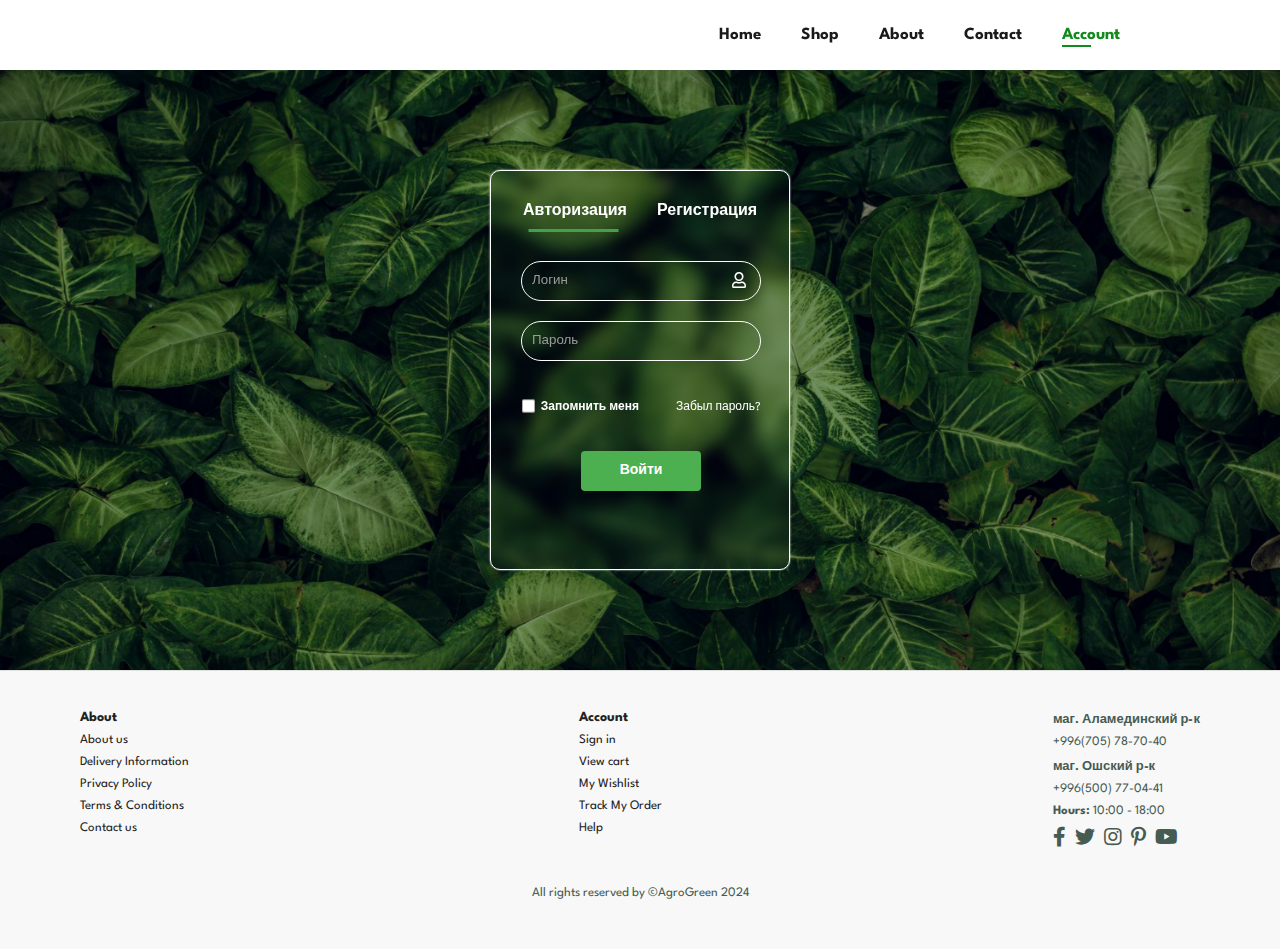
==== commit 923c1c19: "Account page" ====
--- a/account.html
+++ b/account.html
@@ -19,7 +19,7 @@
                 <li><a href="shop.html">Shop</a></li>
                 <li><a href="about.html">About</a></li>
                 <li><a href="contact.html">Contact</a></li>
-                <li><a class="active" href="account.html" id="accountButton">Account</a></li>
+                <li><a onclick="Login()" class="active" href="account.html" id="accountButton">Account</a></li>
                 <li id="lg-bag"><a class="logo-bag" href="cart.html"><i class="far fa-shopping-bag"></i></a></li>
                 <a href="#" id="close"><i class="far fa-times"></i></a>
             </ul>
@@ -42,9 +42,9 @@
                         </div>
                         <form id="loginForm">
                             <input type="text" placeholder="Логин">
-                            <i class="fas fa-user"></i>
+                            <i class="far fa-user"></i>
                             <input type="password" placeholder="Пароль">
-                            <i class="fas fa-lock"></i>
+                            <i class="far fa-lock"></i>
                             <div class="remember-forgot">
                                 <label><input type="checkbox"><span>Запомнить меня</span></label>
                                 <a href="">Забыл пароль?</a>
@@ -53,11 +53,11 @@
                         </form>
                         <form id="regForm">
                             <input type="text" placeholder="Логин">
-                            <i class="fas fa-user"></i>
+                            <i class="far fa-user"></i>
                             <input type="password" placeholder="Пароль">
-                            <i class="fas fa-lock"></i>
+                            <i class="far fa-lock"></i>
                             <input type="email" placeholder="Почта">
-                            <i class="fas fa-envelope"></i>
+                            <i class="far fa-envelope"></i>
                             <button type="submit" class="btn">Создать</button>
                         </form>
                     </div>
--- a/style.css
+++ b/style.css
@@ -461,6 +461,17 @@
 .account-page {
   padding: 100px 0;
   background: url("./img/account/a1.jpg");
+  background-size: cover;
+  position: relative;
+}
+.account-page::before {
+  content: "";
+  position: absolute;
+  top: 0;
+  left: 0;
+  width: 100%;
+  height: 100%;
+  background-color: rgba(0, 0, 0, 0.25); /* Semi-transparent black color */
 }
 .form-container {
   background: transparent;
@@ -471,10 +482,13 @@
   padding: 20px 0;
   margin: auto;
   overflow: hidden;
-  border: 2px solid rgba(255, 255, 255, .2);
-  backdrop-filter: blur(3px);
-  box-shadow: 0 0 10px rgba(0, 0, 0, .2);
+  border: 1px solid rgb(255, 255, 255);
+  backdrop-filter: blur(7px);
+  box-shadow: 0 0 2px rgb(255, 255, 255);
   border-radius: 10px;
+}
+.form-container ::placeholder{
+  color: #9b9a9a;
 }
 .form-container input {
   padding-right: 40px;
@@ -484,12 +498,12 @@
   position: absolute;
   right: 45px;
   transform: translateY(21px);
-  color: #989696;
+  color: #fff;
 }
 .form-container span {
   font-weight: bold;
   padding: 10px 0;
-  color: #555;
+  color: #fff;
   cursor: pointer;
   width: 100px;
   display: inline-block;
@@ -513,24 +527,29 @@
   padding: 0 10px;
   border: none;
   outline: none;
-  border: 2px solid rgba(57, 55, 55, 0.2);
+  border: 1px solid rgba(255, 255, 255);
   border-radius: 40px;
 }
 form input:focus {
   outline: none;
-  box-shadow: 0 0 5px 0 rgba(0, 0, 0, 0.1);
+  box-shadow: 0 0 2px 0 rgba(255, 255, 255);
+}
+input[type="text"],
+input[type="password"],
+input[type="email"] {
+  color: #fff; /* Change to your desired color */
 }
 form .btn {
-  width: 30%;
+  width: 40%;
   height: 4.5vh;
   background-color: #4CAF50;
   border: none;
-  color: white;
+  color: #fff;
   padding: 10px 20px;
   font-weight: bold;
   text-decoration: none;
   display: inline-block;
-  font-size: 12px;
+  font-size: 14px;
   margin: 15px 0;
   transition-duration: 0.2s;
   cursor: pointer;
@@ -548,12 +567,12 @@
   left: -300px;
 }
 #regForm {
-  left: 0;
+  left: 0px;
 }
 #indicator {
   width: 90px;
   border: none;
-  background: #ff523b;
+  background: #45a049;
   height: 3px;
   transform: translateX(100px);
   transition: ease 1s;
@@ -586,7 +605,7 @@
   white-space: nowrap; /* Prevent text from wrapping */
 }
 .remember-forgot a {
-  color: #555;
+  color: #fff;
   text-decoration: none;
 }
 .remember-forgot a:hover {
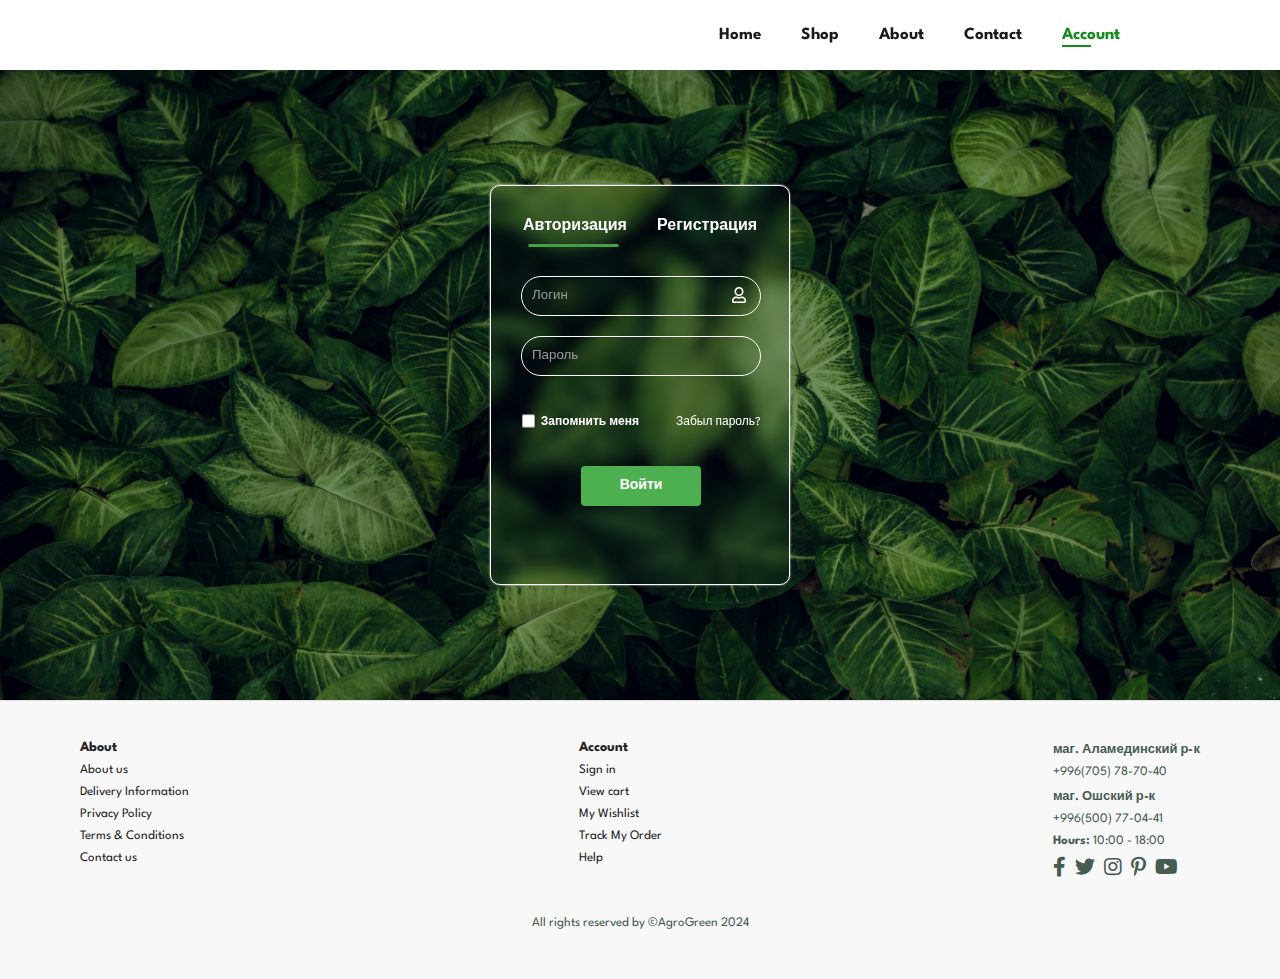
==== commit 2c33bc83: "Image optimization" ====
--- a/account.html
+++ b/account.html
@@ -77,7 +77,7 @@
         </div>
         <div class="col">
             <h4>Account</h4>
-            <a href="#">Sign in</a>
+            <a href="account.html">Sign in</a>
             <a href="#">View cart</a>
             <a href="#">My Wishlist</a>
             <a href="#">Track My Order</a>
--- a/style.css
+++ b/style.css
@@ -10,6 +10,12 @@
 }
 
 /* Global Styles */
+img {
+  max-width: 100%;
+  height: auto;
+  content-visibility: auto;
+  background-color: #eee;
+}
 h1 {
   font-size: 50px;
   line-height: 64px;
@@ -459,7 +465,7 @@
 
 /* Account Page */
 .account-page {
-  padding: 100px 0;
+  padding: 115px 0;
   background: url("./img/account/a1.jpg");
   background-size: cover;
   position: relative;
@@ -757,9 +763,6 @@
   #banner3 .banner-box {
     width: 100%;
   }
-  footer {
-    margin-top: 20px;
-  }
   footer .copyright {
     text-align: start;
   }
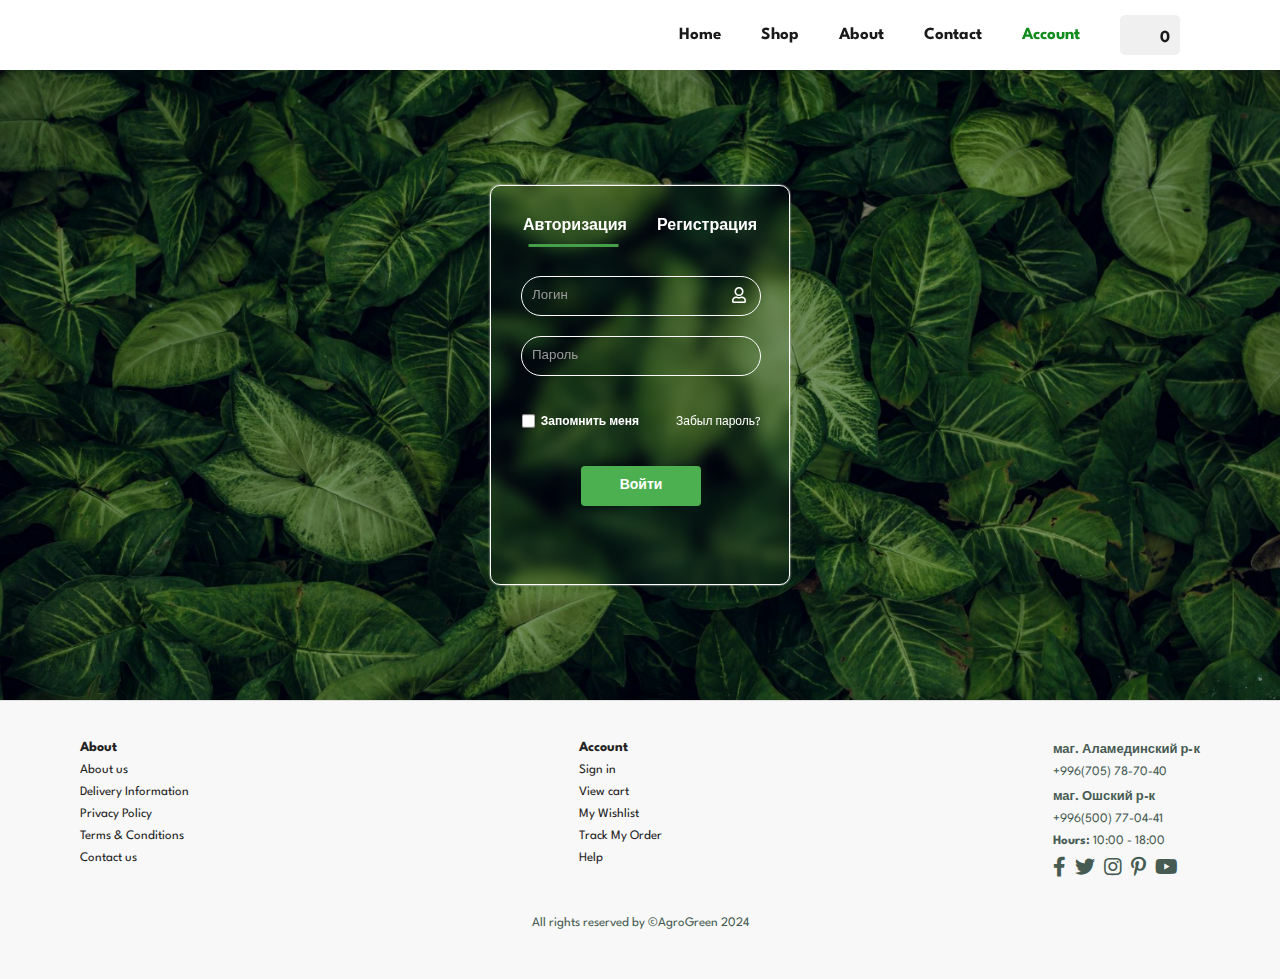
==== commit 876d2b2a: "Counting system" ====
--- a/account.html
+++ b/account.html
@@ -20,7 +20,7 @@
                 <li><a href="about.html">About</a></li>
                 <li><a href="contact.html">Contact</a></li>
                 <li><a onclick="Login()" class="active" href="account.html" id="accountButton">Account</a></li>
-                <li id="lg-bag"><a class="logo-bag" href="cart.html"><i class="far fa-shopping-bag"></i></a></li>
+                <li id="lg-bag"><a class="logo-bag" href="cart.html"><i class="far fa-shopping-bag"></i><p id="count">0</p></a></li>
                 <a href="#" id="close"><i class="far fa-times"></i></a>
             </ul>
         </div>
--- a/style.css
+++ b/style.css
@@ -10,7 +10,7 @@
 }
 
 /* Global Styles */
-img {
+img :not([src$=".png"]){
   max-width: 100%;
   height: auto;
   content-visibility: auto;
@@ -45,10 +45,22 @@
 .section-m1 {
   margin: 40px 0;
 }
+button.normal {
+  font-size: 14px;
+  font-weight: 600;
+  padding: 11px 18px;
+  color: #fff;
+  background-color: transparent;
+  cursor: pointer;
+  border: 1px solid #fff;
+  outline: none;
+  transition: 0.2s;
+  border-radius: 5px;
+}
 button.white {
   font-size: 13px;
   font-weight: 600;
-  padding:11px 18px;
+  padding: 11px 18px;
   color: #fff;
   background-color: transparent;
   cursor: pointer;
@@ -82,15 +94,26 @@
   align-items: center;
   justify-content: center;
 }
-#navbar .logo-bag{
+#navbar .logo-bag {
+  padding: 0 10px 0 10px;
   font-size: 20px;
+  display: flex;
+  align-items: center;
+  background-color: #f0f0f0;
+  width: 100%;
+  height: 40px;
+  border-radius: 5px;
+}
+#navbar .logo-bag p {
+  margin: 0 0 -5px 10px;
 }
 #navbar li {
   list-style: none;
   padding: 0 20px;
   position: relative;
 }
-#navbar li a {
+#navbar li a,
+#navbar .logo-bag p {
   text-decoration: none;
   font-size: 17px;
   font-weight: 700;
@@ -100,16 +123,6 @@
 #navbar li a:hover,
 #navbar li a.active {
   color: #108B1C;
-}
-#navbar li a.active::after,
-#navbar li a:hover::after {
-  content: "";
-  width: 30%;
-  height: 2px;
-  background-color: #108B1C;
-  position: absolute;
-  bottom: -4px;
-  left: 20px;
 }
 
 #mobile {
@@ -461,6 +474,105 @@
 }
 #prodetails .single-pro-details span{
   line-height: 25px;
+}
+
+/* Contact Page*/
+#contact-details {
+  display: flex;
+  align-items: center;
+  justify-content: space-between;
+  margin: 20px;
+}
+#contact-details .details {
+  width: 40%;
+}
+#contact-details .details span,
+#form-details form span {
+  font-size: 12px;
+}
+#contact-details .details h2,
+#form-details form h2 {
+  font-size: 26px;
+  line-height: 25px;
+  padding: 20px 0;
+}
+#contact-details .details h3 {
+  font-size: 16px;
+  padding-bottom: 15px;
+}
+#contact-details .details li {
+  list-style: none;
+  display: flex;
+  padding: 10px 0;
+}
+#contact-details .details li i {
+  font-size: 14px;
+  padding-right: 22px;
+}
+#contact-details .details li p{
+  margin: 0;
+  font-size: 14px;
+}
+#contact-details .map {
+  width: 55%;
+  height: 400px;
+}
+#contact-details iframe {
+  width: 100%;
+  height: 100%;
+}
+#form-details {
+  display: flex;
+  justify-content: space-between;
+  margin: 10px 80px 20px 80px;
+  padding: 70px 80px 20px 80px;
+  border: 1px solid #e1e1e1;
+}
+#form-details form {
+  width: 65%;
+  display: flex;
+  flex-direction: column;
+  align-items: flex-start;
+}
+#form-details form input,
+#form-details form textarea {
+  width: 100%;
+  padding: 12px 15px;
+  outline: none;
+  margin-bottom: 20px;
+  border: 1px solid #e1e1e1;
+  border-radius: 3px;
+}
+#form-details form button {
+  background-color: #45a049;
+  columns: #fff;
+}
+#form-details .people div {
+  padding-bottom: 25px;
+  margin: 20px;
+  display: flex;
+  align-items: flex-start;
+}
+#form-details .people div img {
+  width: 65px;
+  height: 65px;
+  object-fit: cover;
+  margin-right: 5px;
+}
+#form-details .people div p {
+  margin-right: 0;
+  font-size: 13px;
+  line-height: 25px;
+  white-space: nowrap;
+}
+#form-details .people div span {
+  display: block;
+  font-size: 16px;
+  font-weight: 600;
+  color: #000;
+}
+#form-details input[type="text"] {
+  color: #000; /* Change to your desired color */
 }
 
 /* Account Page */
@@ -540,9 +652,9 @@
   outline: none;
   box-shadow: 0 0 2px 0 rgba(255, 255, 255);
 }
-input[type="text"],
-input[type="password"],
-input[type="email"] {
+form input[type="text"],
+form input[type="password"],
+form input[type="email"] {
   color: #fff; /* Change to your desired color */
 }
 form .btn {
@@ -616,6 +728,102 @@
 }
 .remember-forgot a:hover {
   text-decoration: underline;
+}
+
+/* Cart Page */
+#cart {
+  overflow-x: auto;
+}
+#cart table {
+  width: 100%;
+  border-collapse: collapse;
+  table-layout: fixed;
+  white-space: nowrap;
+}
+#cart table img {
+  width: 50px;
+}
+#cart table td:nth-child(1) {
+  width: 100px;
+  text-align: center;
+}
+#cart table td:nth-child(2) {
+  width: 150px;
+  text-align: center;
+}
+#cart table td:nth-child(3) {
+  width: 250px;
+  text-align: center;
+}
+#cart table td:nth-child(4),
+#cart table td:nth-child(5),
+#cart table td:nth-child(6) {
+  width: 150px;
+  text-align: center;
+}
+#cart table td:nth-child(5) input {
+  width: 70px;
+  padding: 10px 5px 10px 15px;
+}
+#cart table thead {
+  border: 1px solid #e2e9e1;
+  border-left: none;
+  border-right: none;
+}
+#cart table thead td {
+  font-weight: 700;
+  text-transform: uppercase;
+  font-size: 13ps;
+  padding: 18px 0;
+}
+#cart table tbody tr td {
+  padding-top: 15px;
+}
+#cart table tbody td {
+  font-size: 13px;
+}
+#cart-add {
+  display: flex;
+  flex-wrap: wrap;
+  justify-content: space-between;
+}
+#coupon {
+  width: 50%;
+  margin-bottom: 30px;
+}
+#coupon h3,
+#subtotal h3 {
+  padding-bottom: 15px;
+}
+#coupon input {
+  padding: 10px 20px;
+  outline: none;
+  width: 60%;
+  margin-right: 10px;
+  border: 1px solid #e2e9e1;
+}
+#coupon button,
+#subtotal button {
+  background-color: #45a049;
+  color: #fff;
+  padding: 9px 15px;
+}
+#subtotal {
+  width: 50%;
+  margin-bottom: 30px;
+  border: 1px solid #e2e9e1;
+  padding: 30px;
+}
+#subtotal table {
+  border-collapse: collapse;
+  width: 100%;
+  margin-bottom: 20px;
+}
+#subtotal table td {
+  width: 50%;
+  border: 1px solid #e2e9e1;
+  padding: 10px;
+  font-size: 13px;
 }
 
 /* Start Media Query */
@@ -704,6 +912,21 @@
   #banner3 .banner-box {
     width: 32%;
   }
+
+  /* Contact Page */
+  #form-details {
+    padding: 50px;
+    margin: 0 40px 20px 40px;
+  }
+  #form-details form {
+    width: 90%;
+  }
+  #form-details .people {
+    width: 60%;
+  }
+  #form-details .people div p {
+    line-height: 20px;
+  }
 }
 @media (max-width: 477px) {
   .section-p1 {
@@ -785,4 +1008,45 @@
   #prodetails .single-pro-details h4 {
     padding: 15px 0 0 0;
   }
-}+
+  /* Cart Page */
+  #cart-add {
+    flex-direction: column;
+  }
+  #coupon {
+    width: 100%;
+  }
+  #subtotal {
+    width: 100%;
+    padding: 20px;
+  }
+
+  /* Contact Page */
+  #contact-details {
+    flex-direction: column;
+  }
+  #contact-details .details {
+    width: 100%;
+    margin-bottom: 30px;
+  }
+  #contact-details .map {
+    width: 100%;
+  }
+  #form-details {
+    margin: 10px;
+    padding: 30px 10px;
+    flex-wrap: wrap;
+  }
+  #form-details form {
+    width: 100%;
+    margin-bottom: 30px;
+  }
+  #form-details .people div p {
+    font-size: 17px;
+    line-height: 25px;
+  }
+  #form-details .people div {
+    padding-bottom: 0;
+    margin: 10px;
+  }
+}
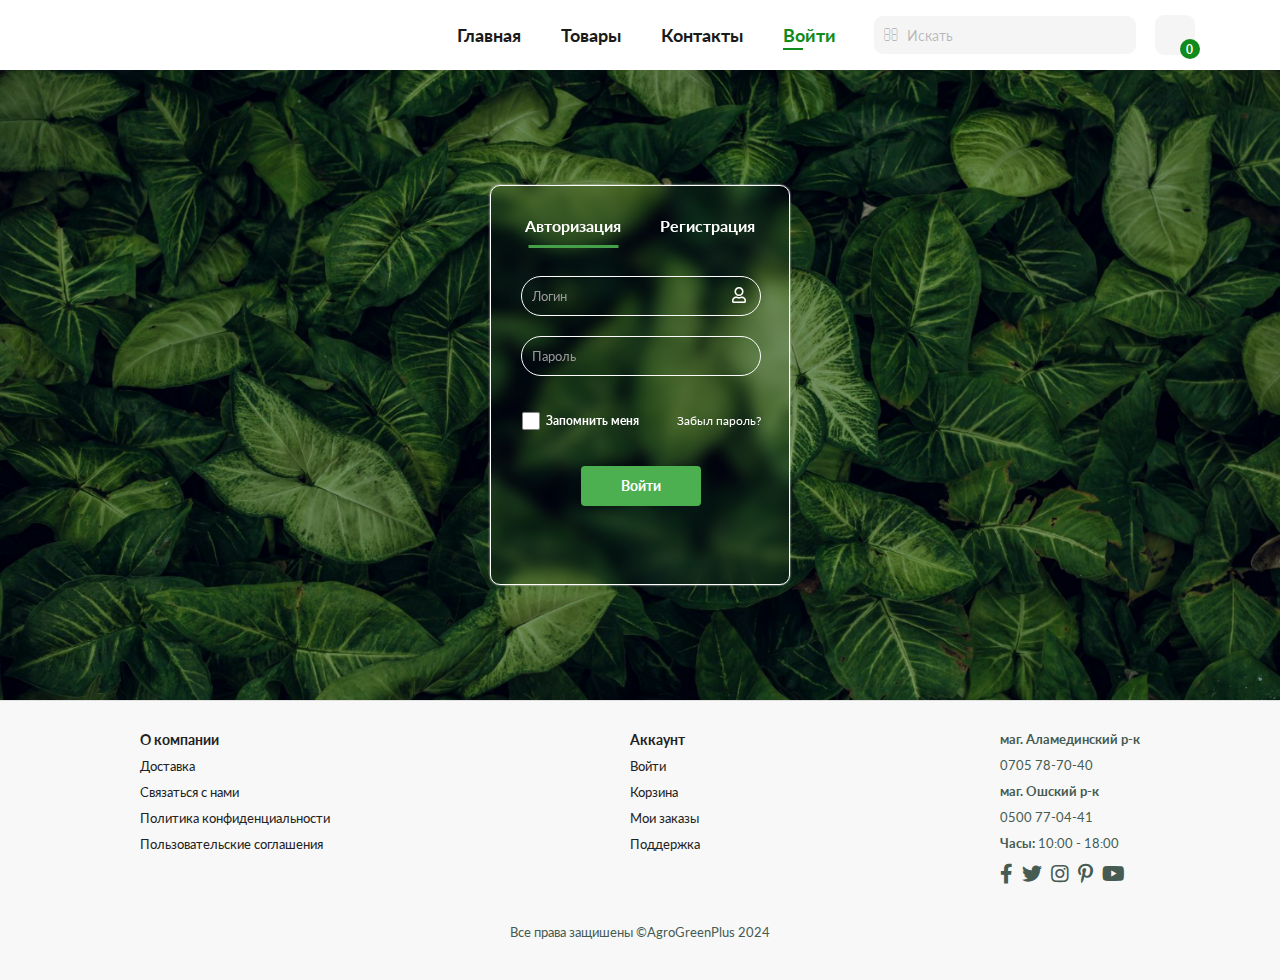
==== commit 8ea61e13: "Fixes" ====
--- a/account.html
+++ b/account.html
@@ -5,29 +5,32 @@
     <meta charset="UTF-8">
     <meta http-equiv="X-UA-Compatible" content="IE=edge">
     <meta name="viewport" content="width=device-width, initial-scale=1.0">
-    <title>AgroGreen website</title>
+    <title>AgroGreenPlus</title>
     <link rel="stylesheet" href="https://pro.fontawesome.com/releases/v5.10.0/css/all.css"/>
     <link rel="stylesheet" href="style.css">
 </head>
 
 <body>
     <section id="header">
-        <a href="index.html"><img id="logo" src="./img/logo.png" class="logo" alt=""></a>
-        <div>
-            <ul id="navbar">
-                <li><a href="index.html">Home</a></li>
-                <li><a href="shop.html">Shop</a></li>
-                <li><a href="about.html">About</a></li>
-                <li><a href="contact.html">Contact</a></li>
-                <li><a onclick="Login()" class="active" href="account.html" id="accountButton">Account</a></li>
-                <li id="lg-bag"><a class="logo-bag" href="cart.html"><i class="far fa-shopping-bag"></i><p id="count">0</p></a></li>
-                <a href="#" id="close"><i class="far fa-times"></i></a>
-            </ul>
-        </div>
-        <div id="mobile">
-            <a href="cart.html"><i class="far fa-shopping-bag"></i></a>
-            <i id="bar" class="fas fa-outdent"></i>
-        </div>
+        <header>
+            <div id="title">
+                <img class="logo" src="./img/logo.png" href="index.html" alt="">
+            </div>
+            <div id="navbar">
+                <li><a href="index.html">Главная</a></li>
+                <li><a href="shop.html">Товары</a></li>
+                <li><a href="contact.html">Контакты</a></li>
+                <li><a class="active" href="account.html">Войти</a></li>
+            </div>
+            <div id="searchbar">
+                <i class="far fa-search"></i>
+                <input class="input-search" type="search" placeholder="Искать">
+            </div>
+            <div id="icon-cart">
+                <i class="far fa-shopping-bag"></i>
+                <span>0</span>
+            </div>
+        </header>
     </section>
     
     <div class="account-page">
@@ -68,27 +71,25 @@
     
     <footer class="section-p1">
         <div class="col">
-            <h4>About</h4>
-            <a href="#">About us</a>
-            <a href="#">Delivery Information</a>
-            <a href="#">Privacy Policy</a>
-            <a href="#">Terms & Conditions</a>
-            <a href="#">Contact us</a>
+            <h4>О компании</h4>
+            <a href="#">Доставка</a>
+            <a href="contact.html">Связаться с нами</a>
+            <a href="#">Политика конфиденциальности</a>
+            <a href="#">Пользовательские соглашения</a>
         </div>
         <div class="col">
-            <h4>Account</h4>
-            <a href="account.html">Sign in</a>
-            <a href="#">View cart</a>
-            <a href="#">My Wishlist</a>
-            <a href="#">Track My Order</a>
-            <a href="#">Help</a>
+            <h4>Aккаунт</h4>
+            <a href="account.html">Войти</a>
+            <a href="cart.html">Корзина</a>
+            <a href="#">Мои заказы</a>
+            <a href="#">Поддержка</a>
         </div>
         <div class="col install">
             <p></i><strong>маг. Аламединский р-к</strong></p>
-            <p>+996(705) 78-70-40</p>
+            <p>0705 78-70-40</p>
             <p></i><strong>маг. Ошский р-к</strong></p>
-            <p>+996(500) 77-04-41</p>
-            <p><strong>Hours: </strong>10:00 - 18:00</p>
+            <p>0500 77-04-41</p>
+            <p><strong>Часы: </strong>10:00 - 18:00</p>
             <div class="follow">
                 <div class="icon">
                     <i class="fab fa-facebook-f"></i>
@@ -100,7 +101,7 @@
             </div>
         </div>
         <div class="copyright">
-            <p>All rights reserved by &copy;AgroGreen 2024</p>
+            <p>Все права защишены &copy;AgroGreenPlus 2024</p>
         </div>
     </footer>
     
--- a/style.css
+++ b/style.css
@@ -1,9 +1,8 @@
-@import url("https://fonts.googleapis.com/css2?family=Spartan:wght@100;200;300;400;500;600;700;800;900&display=swap");
-* {
+@import url('https://fonts.googleapis.com/css2?family=Lato:ital,wght@0,100;0,300;0,400;0,700;0,900;1,100;1,300;1,400;1,700;1,900&family=Poppins:ital,wght@0,100;0,200;0,300;0,400;0,500;0,600;0,700;0,800;0,900;1,100;1,200;1,300;1,400;1,500;1,600;1,700;1,800;1,900&display=swap');* {
   margin: 0;
   padding: 0;
   box-sizing: border-box;
-  font-family: "Spartan", sans-serif;
+  font-family: "Lato", sans-serif;
 }
 html {
   scroll-behavior: smooth;
@@ -14,7 +13,10 @@
   max-width: 100%;
   height: auto;
   content-visibility: auto;
-  background-color: #eee;
+  background-color: #e3e3e3;
+}
+body {
+  width: 100%;
 }
 h1 {
   font-size: 50px;
@@ -40,7 +42,7 @@
   color: #465b52;
 }
 .section-p1 {
-  padding: 40px 80px;
+  padding: 30px 80px;
 }
 .section-m1 {
   margin: 40px 0;
@@ -68,75 +70,111 @@
   outline: none;
   transition: 0.2s;
 }
-body {
-  width: 100%;
-}
 
 /* Header */
-#logo {
-  width: 180px;
-}
-#header {
+header {
   display: flex;
   align-items: center;
   justify-content: space-between;
-  padding: 20px 80px;
+  padding: 20px 85px;
   background-color: #fff;
   box-shadow: 0 5px 15px rgb(0, 0, 0, 0.06);
-  z-index: 999;
-  position: sticky;
-  top: 0;
-  left: 0;
   height: 70px;
 }
-#navbar {
+header #title .logo {
+  width: 180px;
+}
+header #icon-cart {
+  position: relative;
+  width: max-content;
+  display: flex;
+  align-items: center;
+  padding: 9px;
+  border-radius: 9px;
+  background: #f5f5f5;
+  cursor: pointer;
+}
+header #icon-cart i {
+  font-size: 22px;
+}
+header #icon-cart span {
+  display: flex;
+  justify-content: center;
+  align-items: center;
+  min-width: 20px;
+  min-height: 20px;
+  background-color: #108B1C;
+  color: #fff;
+  border-radius: 50%;
+  font-weight: bold;
+  font-size: 12px;
+  position: absolute;
+  top: 60%;
+  right: -5px;
+  padding: 0 4px 0 4px;
+}
+header #searchbar {
+  position: relative;
+  width: max-content;
+  display: flex;
+  align-items: center;
+  padding: 9px;
+  border-radius: 9px;
+  background: #f5f5f5;
+}
+header #searchbar .input-search {
+  min-height: 20px;
+  font-size: 14px;
+  color: #333;
+  margin-left: 8px;
+  outline: none;
+  border: none;
+  background: transparent;
+  width: 220px;
+}
+header #searchbar .input-search::placeholder,
+header #searchbar i {
+  color: rgba(0, 0, 0, 0.25);
+}
+header #navbar {
   display: flex;
   align-items: center;
   justify-content: center;
-}
-#navbar .logo-bag {
-  padding: 0 10px 0 10px;
-  font-size: 20px;
-  display: flex;
-  align-items: center;
-  background-color: #f0f0f0;
-  width: 100%;
-  height: 40px;
-  border-radius: 5px;
-}
-#navbar .logo-bag p {
-  margin: 0 0 -5px 10px;
-}
-#navbar li {
+  padding-left: 30%;
+}
+header #navbar li {
   list-style: none;
   padding: 0 20px;
   position: relative;
 }
-#navbar li a,
-#navbar .logo-bag p {
+header #navbar li a {
   text-decoration: none;
-  font-size: 17px;
+  font-size: 18px;
   font-weight: 700;
   color: #1a1a1a;
   transition: 0.3s ease;
 }
-#navbar li a:hover,
-#navbar li a.active {
+header #navbar li a:hover,
+header #navbar li a.active,
+header #icon-cart i:hover,
+header #icon-cart i.active {
   color: #108B1C;
 }
-
-#mobile {
-  display: none;
-  align-items: center;
-}
-#close {
-  display: none;
+header #navbar li a.active::after,
+header #navbar li a:hover::after {
+  content: "";
+  width: 22%;
+  height: 2px;
+  background-color: #108B1C;
+  position: absolute;
+  bottom: -4px;
+  left: 20px;
 }
 
 /* Home Page */
 #hero {
   background-image: url("./img/hero-4.jpg");
-  height: 90vh;
+  height: 55vh;
   width: 100%;
   background-size: cover;
   background-position: top 25% right 0;
@@ -146,34 +184,28 @@
   align-items: center;
   justify-content: center;
 }
-#hero h4 {
-  padding-bottom: 15px;
-  color: #fff;
-  text-shadow: 1px 1px 2px rgba(0, 0, 0, 0.5);
-}
 #hero button.white:hover {
   background-color: #108B1C;
   border: 1px solid #108B1C;
 }
-
 #feature {
   display: flex;
   align-items: center;
   justify-content: space-between;
   flex-wrap: wrap;
+  padding-bottom: 0;
 }
 #feature .fe-box {
   width: 180px;
   text-align: center;
   padding: 25px 15px;
-  box-shadow: 20px 20px 34px rgba(0, 0, 0, 0.03);
+  box-shadow: 20px 20px 34px rgba(0, 0, 0, 0.06);
   border: 1px solid #cce7d0;
   border-radius: 4px;
-  margin: 15px 0;
   cursor: pointer;
 }
 #feature .fe-box:hover {
-  box-shadow: 10px 10px 54px rgba(70, 62, 221, 0.1);
+  box-shadow: 5px 5px 30px rgb(0, 0, 0, 0.15);
 }
 #feature .fe-box img {
   width: 100%;
@@ -202,11 +234,11 @@
 #feature .fe-box:nth-child(6) h6 {
   background-color: #F6E5DB;
 }
-
 #product1 {
   text-align: center;
 }
 #product1 .pro-container {
+  padding: 20px 0 20px 0;
   display: grid;
   grid-template-columns: repeat(auto-fill, minmax(190px, 1fr)); /* Adjust the minimum and maximum width as needed */
   gap: 10px; /* Adjust the gap between products */
@@ -289,7 +321,7 @@
   background-size: cover;
   background-position: center;
   padding: 30px;
-  margin-bottom: -35px;
+  margin-bottom: -25px;
 }
 #sm-banner .banner-box2 {
   background-image: url("./img/banner/b2.jpg");
@@ -364,7 +396,7 @@
   display: flex;
   flex-direction: column;
   align-items: flex-start;
-  margin-bottom: 20px;
+  margin: 0 60px 20px 60px;
 }
 footer h4 {
   font-size: 14px;
@@ -400,18 +432,21 @@
 /* Shop Page */
 #pagination {
   text-align: center;
+  margin: -20px 0 20px 0;
 }
 #pagination a {
   text-decoration: none;
   background-color: #108B1C;
-  padding: 15px 20px;
+  padding: 6px 10px;
   border-radius: 4px;
   color: #fff;
-  font-weight: 600;
+  font-weight: 100;
+  font-size: 11px;
+  font-weight: bold;
 }
 #pagination a i {
-  font-size: 18px;
-  font-weight: 600;
+  font-size: 14px;
+  font-weight: bold;
 }
 
 /* Single Product */
@@ -789,7 +824,6 @@
 }
 #coupon {
   width: 50%;
-  margin-bottom: 30px;
 }
 #coupon h3,
 #subtotal h3 {
@@ -810,7 +844,6 @@
 }
 #subtotal {
   width: 50%;
-  margin-bottom: 30px;
   border: 1px solid #e2e9e1;
   padding: 30px;
 }
@@ -829,7 +862,10 @@
 /* Start Media Query */
 @media (max-width: 799px) {
   .section-p1 {
-    padding: 40px 40px;
+    padding: 20px 40px;
+  }
+  h2 {
+    font-size: 35px;
   }
   #navbar {
     display: flex;
@@ -852,15 +888,6 @@
   #navbar li {
     margin-bottom: 25px;
   }
-  #mobile {
-    display: flex;
-    align-items: center;
-  }
-  #mobile i {
-    color: #1a1a1a;
-    font-size: 24px;
-    padding-left: 20px;
-  }
   #close {
     display: initial;
     position: absolute;
@@ -874,7 +901,7 @@
   }
 
   #hero {
-    height: 70vh;
+    height: 51vh;
     padding: 0 80px;
     background-position: top 30% right 30%;
   }
@@ -883,7 +910,7 @@
     justify-content: center;
   }
   #feature .fe-box {
-    margin: 15px 15px;
+    margin: 7px 15px;
   }
   
   #product1 .pro-container {
@@ -897,6 +924,10 @@
     max-width: 100%;
     margin: 5px;
   }
+  #prodetails .single-pro-image {
+    width: 40%;
+    margin-right: 20px;
+}
 
   #sm-banner .banner-box {
     min-width: 100%;
@@ -907,7 +938,7 @@
     margin-bottom: -40px;
   }
   #banner3 {
-    padding: 0 40px;
+    padding: 30px 40px 0 40px;
   }
   #banner3 .banner-box {
     width: 32%;
@@ -927,6 +958,11 @@
   #form-details .people div p {
     line-height: 20px;
   }
+
+  /* Cart Page */
+  #cart-add {
+    margin-top: 10px;
+  }
 }
 @media (max-width: 477px) {
   .section-p1 {
@@ -942,11 +978,15 @@
     font-size: 38px;
   }
   h2 {
-    font-size: 32px;
-  }
+    font-size: 24px;
+  }
+  p {
+    font-size: 12px;
+}
   #hero {
     padding: 0 20px;
-    background-position: 55%;
+    background-position: 75%;
+    height: 65vh;
   }
 
   #feature {
@@ -986,6 +1026,9 @@
   #banner3 .banner-box {
     width: 100%;
   }
+  footer .col {
+    margin: 0 20px 20px 20px;
+  }
   footer .copyright {
     text-align: start;
   }
@@ -998,6 +1041,7 @@
   #prodetails .single-pro-image {
     width: 100%;
     margin-right: 0px;
+    margin-bottom: 15px;
   }
   #prodetails .single-pro-details {
     width: 100%;
@@ -1006,7 +1050,7 @@
     font-size: 20px;
   }
   #prodetails .single-pro-details h4 {
-    padding: 15px 0 0 0;
+    padding: 15px 0 10px 0;
   }
 
   /* Cart Page */
@@ -1014,6 +1058,7 @@
     flex-direction: column;
   }
   #coupon {
+    margin-bottom: 20px;
     width: 100%;
   }
   #subtotal {
@@ -1041,6 +1086,10 @@
     width: 100%;
     margin-bottom: 30px;
   }
+  #contact-details .details h2,
+  #form-details form h2 {
+    font-size: 16px;
+  }
   #form-details .people div p {
     font-size: 17px;
     line-height: 25px;
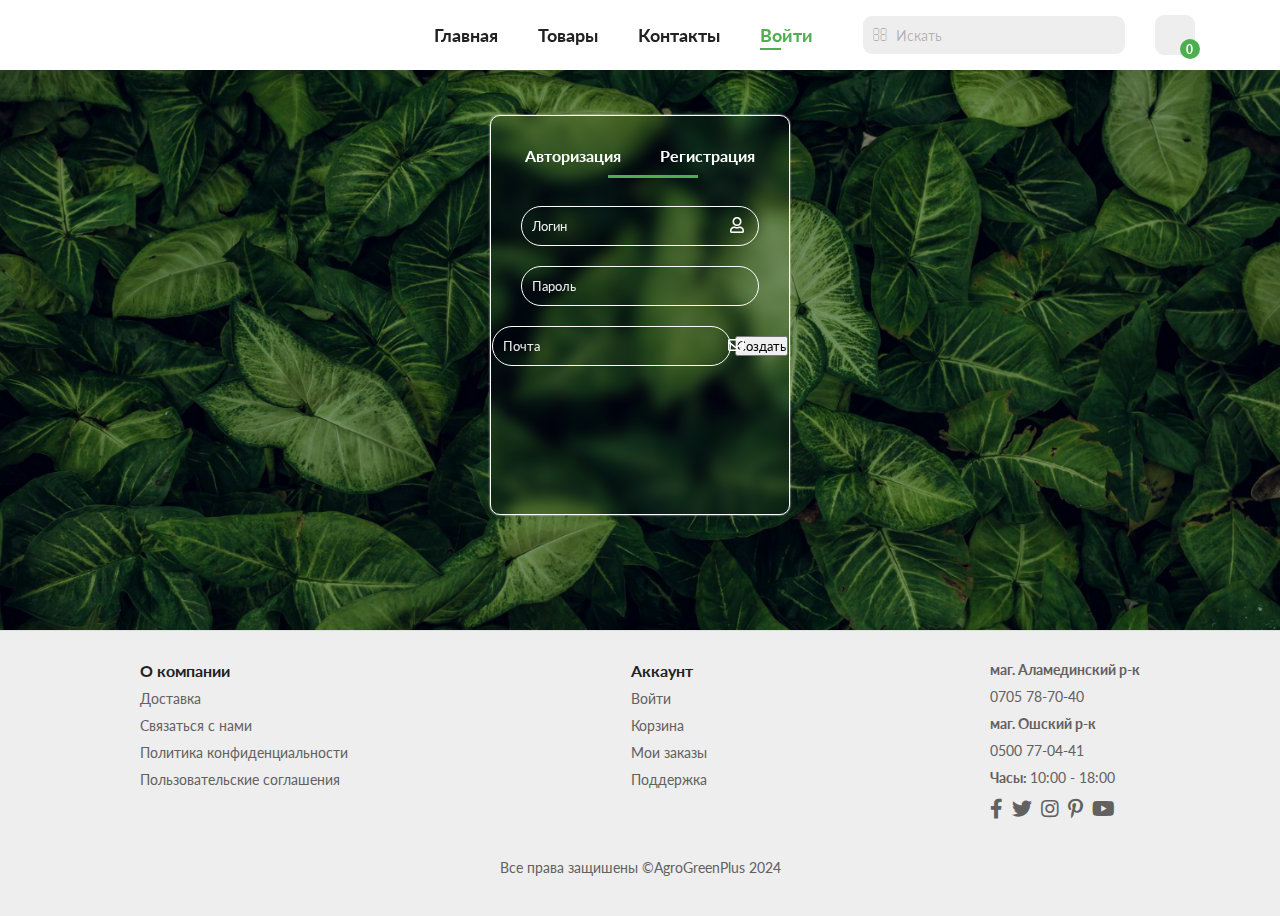
==== commit 428628e6: "Fixes" ====
--- a/account.html
+++ b/account.html
@@ -10,7 +10,7 @@
     <link rel="stylesheet" href="style.css">
 </head>
 
-<body>
+<body class="">
     <section id="header">
         <header>
             <div id="title">
--- a/style.css
+++ b/style.css
@@ -17,20 +17,31 @@
 }
 body {
   width: 100%;
+  overflow-x: auto;
+}
+:root {
+  --white: #fff;
+  --white-dark1: #f8f8f8;
+  --white-dark2: #eee;
+  --gray: #636060;
+  --gray-dark1: #333;
+  --black: #222;
+  --green: #4CAF50;
+  --gold: #9d9171;
 }
 h1 {
   font-size: 50px;
   line-height: 64px;
-  color: #222;
+  color: var(--black);
 }
 h2 {
   font-size: 46px;
   line-height: 54px;
-  color: #222;
+  color: var(--black);
 }
 h4 {
   font-size: 20px;
-  color: #222;
+  color: var(--black);
 }
 h6 {
   font-weight: 700;
@@ -39,22 +50,19 @@
 p {
   font-size: 16px;
   margin: 15px 0 20px 0;
-  color: #465b52;
+  color: var(--gray);
 }
 .section-p1 {
   padding: 30px 80px;
-}
-.section-m1 {
-  margin: 40px 0;
 }
 button.normal {
   font-size: 14px;
   font-weight: 600;
   padding: 11px 18px;
-  color: #fff;
+  color: var(--white);
   background-color: transparent;
   cursor: pointer;
-  border: 1px solid #fff;
+  border: 1px solid var(--white);
   outline: none;
   transition: 0.2s;
   border-radius: 5px;
@@ -63,10 +71,10 @@
   font-size: 13px;
   font-weight: 600;
   padding: 11px 18px;
-  color: #fff;
+  color: var(--white);
   background-color: transparent;
   cursor: pointer;
-  border: 1px solid #fff;
+  border: 1px solid var(--white);
   outline: none;
   transition: 0.2s;
 }
@@ -77,9 +85,12 @@
   align-items: center;
   justify-content: space-between;
   padding: 20px 85px;
-  background-color: #fff;
+  background-color: var(--white);
   box-shadow: 0 5px 15px rgb(0, 0, 0, 0.06);
   height: 70px;
+  position: fixed;
+  width: 100%;
+  z-index: 499;
 }
 header #title .logo {
   width: 180px;
@@ -91,7 +102,7 @@
   align-items: center;
   padding: 9px;
   border-radius: 9px;
-  background: #f5f5f5;
+  background: var(--white-dark2);
   cursor: pointer;
 }
 header #icon-cart i {
@@ -103,8 +114,8 @@
   align-items: center;
   min-width: 20px;
   min-height: 20px;
-  background-color: #108B1C;
-  color: #fff;
+  background-color: var(--green);
+  color: var(--white);
   border-radius: 50%;
   font-weight: bold;
   font-size: 12px;
@@ -120,12 +131,12 @@
   align-items: center;
   padding: 9px;
   border-radius: 9px;
-  background: #f5f5f5;
+  background: var(--white-dark2);
 }
 header #searchbar .input-search {
   min-height: 20px;
   font-size: 14px;
-  color: #333;
+  color: var(--gray-dark1);
   margin-left: 8px;
   outline: none;
   border: none;
@@ -140,7 +151,7 @@
   display: flex;
   align-items: center;
   justify-content: center;
-  padding-left: 30%;
+  padding-left: 27%;
 }
 header #navbar li {
   list-style: none;
@@ -151,28 +162,28 @@
   text-decoration: none;
   font-size: 18px;
   font-weight: 700;
-  color: #1a1a1a;
+  color: var(--black);
   transition: 0.3s ease;
 }
 header #navbar li a:hover,
 header #navbar li a.active,
-header #icon-cart i:hover,
-header #icon-cart i.active {
-  color: #108B1C;
+header #icon-cart:hover,
+header #icon-cart.active {
+  color: var(--green);
 }
 header #navbar li a.active::after,
 header #navbar li a:hover::after {
   content: "";
   width: 22%;
   height: 2px;
-  background-color: #108B1C;
+  background-color: var(--green);
   position: absolute;
   bottom: -4px;
   left: 20px;
 }
 
 /* Home Page */
-#hero {
+#banner1 {
   background-image: url("./img/hero-4.jpg");
   height: 55vh;
   width: 100%;
@@ -184,10 +195,6 @@
   align-items: center;
   justify-content: center;
 }
-#hero button.white:hover {
-  background-color: #108B1C;
-  border: 1px solid #108B1C;
-}
 #feature {
   display: flex;
   align-items: center;
@@ -200,7 +207,7 @@
   text-align: center;
   padding: 25px 15px;
   box-shadow: 20px 20px 34px rgba(0, 0, 0, 0.06);
-  border: 1px solid #cce7d0;
+  border: 1px solid var(--white-dark2);
   border-radius: 4px;
   cursor: pointer;
 }
@@ -216,7 +223,7 @@
   padding: 9px 8px 6px 8px;
   line-height: 1;
   border-radius: 4px;
-  color: #1a1a1a;
+  color: var(--black);
   background-color: #DBF4F6;
 }
 #feature .fe-box:nth-child(2) h6 {
@@ -237,17 +244,20 @@
 #product1 {
   text-align: center;
 }
-#product1 .pro-container {
+#product1 .items-list {
   padding: 20px 0 20px 0;
   display: grid;
   grid-template-columns: repeat(auto-fill, minmax(190px, 1fr)); /* Adjust the minimum and maximum width as needed */
   gap: 10px; /* Adjust the gap between products */
 }
-#product1 .pro {
+#product1 #shop-product1 {
+  margin-top: 60px;
+}
+#product1 .item {
   width: 20%;
   min-width: 210px;
   padding: 20px 20px;
-  border: 1px solid #cce7d0;
+  border: 1px solid var(--white-dark2);
   border-radius: 15px;
   cursor: pointer;
   box-shadow: 20px 20px 30px rgba(0, 0, 0, 0.02);
@@ -255,10 +265,10 @@
   transition: 0.02s ease;
   position: relative;
 }
-#product1 .pro:hover {
+#product1 .item:hover {
   box-shadow: 20px 20px 30px rgba(0, 0, 0, 0.06);
 }
-#product1 .pro img {
+#product1 .item img {
   width: 100%;
   border-radius: 20px;
   height: auto;
@@ -267,49 +277,55 @@
   object-fit: contain;
   object-position: center;
 }
-#product1 .pro .des {
+#product1 .item .des {
   text-align: start;
-  padding: 10px 0;
-}
-#product1 .pro .des span {
-  color: #606063;
+  padding: 5px 0 10px 0;
+}
+#product1 .item .des span {
+  color: var(--gray);
   font-size: 12px;
 }
-#product1 .pro .des h5 {
+#product1 .item .des h5 {
   padding-top: 7px;
-  color: #1a1a1a;
-  font-size: 14px;
-}
-#product1 .pro .des i {
+  color: var(--black);
   font-size: 12px;
-  color: rgb(243, 181, 25);
-}
-#product1 .pro .des h4 {
-  padding-top: 7px;
-  font-size: 15px;
-  font-weight: 700;
-  color: #108B1C;
-}
-#product1 .pro .cart {
-  width: 30px;
-  height: 30px;
-  line-height: 30px;
-  border-radius: 50px;
-  background-color: #e8f6ea;
+  margin-bottom: 30px;
+  line-height: 1.3
+}
+#product1 .item .des h4 {
+  position: absolute;
+  top: calc(100% - 40px);
+  font-size: 13px;
+  font-weight: 1000;
+  color: var(--green);
+  letter-spacing: 1px;
+}
+#product1 .item .addCart {
+  width: 45px;
+  height: 25px;
+  line-height: 9px;
+  border-radius: 20%;
+  background-color: var(--white-dark2);
   font-weight: 500;
-  color: #108B1C;
-  border-color: 1px solid #cce7d0;
+  color: var(--green);
   position: absolute;
-  bottom: 20px;
+  bottom: 18px;
   right: 10px;
-}
-
-#sm-banner {
+  outline: none;
+  border: none;
+  cursor: pointer;
+  transition: ease .4s;
+}
+#product1 .item .addCart:hover {
+  background-color: var(--green);
+  color: var(--white);
+}
+#banner2 {
   display: flex;
   justify-content: space-between;
   flex-wrap: wrap;
 }
-#sm-banner .banner-box {
+#banner2 .banner-box {
   display: flex;
   flex-direction: column;
   justify-content: center;
@@ -323,30 +339,29 @@
   padding: 30px;
   margin-bottom: -25px;
 }
-#sm-banner .banner-box2 {
+#banner2 .banner-box2 {
   background-image: url("./img/banner/b2.jpg");
 }
-#sm-banner h4 {
-  color: #fff;
+#banner2 h4 {
+  color: var(--white);
   font-size: 20px;
   font-weight: 300;
 }
-#sm-banner h2 {
-  color: #fff;
+#banner2 h2 {
+  color: var(--white);
   font-size: 28px;
   font-weight: 800;
 }
-#sm-banner span {
-  color: #fff;
+#banner2 span {
+  color: var(--white);
   font-size: 14px;
   font-weight: 500;
   padding-bottom: 15px;
 }
-#sm-banner .banner-box:hover button {
-  background-color: #108B1C;
-  border: 1px solid #108B1C;
-}
-
+#banner2 .banner-box:hover button {
+  background-color: var(--green);
+  border: 1px solid var(--green);
+}
 #banner3 {
   display: flex;
   justify-content: space-between;
@@ -375,7 +390,7 @@
   background-image: url("./img/banner/b5.jpg");
 }
 #banner3 h2 {
-  color: #fff;
+  color: var(--white);
   font-weight: 900;
   font-size: 22px;
 }
@@ -384,13 +399,12 @@
   font-weight: 800;
   font-size: 15px;
 }
-
 footer {
   display: flex;
   flex-wrap: wrap;
   justify-content: space-between;
   border-top: 1px solid #e0e0e0;
-  background-color: #f8f8f8
+  background-color: var(--white-dark2)
 }
 footer .col{
   display: flex;
@@ -399,34 +413,170 @@
   margin: 0 60px 20px 60px;
 }
 footer h4 {
+  font-size: 16px;
+  font-weight: bold;
+}
+footer p {
   font-size: 14px;
-}
-footer p {
-  font-size: 13px;
   margin: 0 0 10px 0;
 }
 footer a {
-  font-size: 13px;
+  font-size: 14px;
   text-decoration: none;
-  color: #222;
+  color: var(--gray);
   margin-top: 10px;
 }
 footer .follow {
   font-size: 20px;
 }
 footer .follow i {
-  color: #465b52;
+  color: var(--gray);
   padding-right: 4px;
   cursor: pointer;
   margin: 0 0 20px 0;
 }
 footer .follow i:hover,
 footer a:hover {
-  color: #108B1C;
+  color: var(--green);
 }
 footer .copyright {
   width: 100%;
   text-align: center;
+}
+
+/* Cart */
+#cart .cart-show {
+  width: 27%;
+  background-color: var(--white);
+  color: var(--black);
+  position: fixed;
+  inset: 0 -450px 0 auto;
+  display: grid;
+  grid-template-rows: 60px 1fr 100px;
+  padding: 20px 20px;
+  z-index: 500;
+  transition: .5s;
+}
+#cart .cart-close {
+  position: absolute;
+  left: 5.5%;
+  top: 5.5%;
+  font-size: 26px;
+  color: var(--black);
+  cursor: pointer;
+  z-index: 501;
+}
+body.showCart #cart .cart-show {
+  inset: 0 0 0 auto;
+}
+#cart .cart-show h3 {
+  position: relative;
+  text-align: center;
+  padding: 15px 0 0 0;
+  margin: 0;
+  font-weight: 700;
+  font-size: 23px;
+  border-bottom: 1px solid var(--white-dark2);
+}
+#cart .cart-footer {
+  border-top: 1px solid var(--white-dark2);
+  padding-block: 10px;
+  display: grid;
+  grid-template-columns: repeat(2, 1fr);
+  gap: 10px;
+}
+#cart .cart-footer div {
+  grid-column: 1 / -1;
+  display: flex;
+  align-items: center;
+  justify-content: space-between;
+  font-size: 20px;
+  padding-block: 5px;
+}
+#cart .cart-footer div strong {
+  font-size: 18px;
+  color: var(--gold);
+}
+#cart .cart-footer button {
+  margin: auto;
+  width: 175px;
+  height: 5.5vh;
+  gap: 10px;
+  background-color: var(--green);
+  color: var(--white);
+  border: none;
+  font-size: 14px;
+  border-radius: 4px;
+  cursor: pointer;
+}
+#cart .cart-footer .close {
+  color: var(--black);
+  background-color: var(--white-dark2);
+}
+#cart .cart-body {
+  display: flex;
+  align-content: start;
+  padding-block: 7px;
+  overflow-y: auto;
+  flex-direction: column;
+}
+#cart .cart-body .item {
+  display: flex;
+  padding: 7px;
+  gap: 10px;
+}
+#cart .cart-body .item img {
+  width: 80px;
+  height: 80px;
+  object-fit: contain;
+}
+#cart .cart-body .item .item-detail {
+  display: flex;
+  flex-direction: column;
+  flex: 1;
+  border-top: 1px solid var(--white-dark2);
+  border-bottom: 1px solid var(--white-dark2);
+}
+#cart .cart-body .item .item-detail .name {
+  font-size: 13px;
+  font-weight: 600;
+  color: var(--gold);
+  padding:4px 0 18px 0;
+  text-wrap:nowrap;
+}
+#cart .cart-body .item .item-detail .company {
+  font-size: 11px;
+  font-weight: 600;
+  padding-top: 5px;
+}
+#cart .cart-body .item .item-detail .quantity {
+  display: flex;
+  align-items: center;
+  gap: 5px;
+  font-size: 13px;
+  font-weight: 600;
+}
+#cart .cart-body .item .item-detail .quantity .minus {
+  cursor: pointer;
+  opacity: .25;
+  font-size: 40px;
+  font-weight: 300;
+  line-height: 10px;
+}
+#cart .cart-body .item .item-detail .quantity .plus {
+  cursor: pointer;
+  opacity: .25;
+  font-size: 23px;
+  font-weight: 500;
+  line-height: 10px;
+}
+#cart .cart-body .item .item-detail .quantity .qty {
+  width: 2rem;
+  text-align: center;
+}
+#cart .cart-body .item .item-detail .quantity .price-list {
+  margin-left: auto;
+  font-size: 14px;
 }
 
 /* Shop Page */
@@ -436,10 +586,10 @@
 }
 #pagination a {
   text-decoration: none;
-  background-color: #108B1C;
+  background-color: var(--green);
   padding: 6px 10px;
   border-radius: 4px;
-  color: #fff;
+  color: var(--white);
   font-weight: 100;
   font-size: 11px;
   font-weight: bold;
@@ -468,7 +618,7 @@
 }
 #prodetails img{
   outline:auto;
-  outline-color: #cce7d0;
+  outline-color: var(--gray);
 }
 #prodetails .single-pro-details {
   width: 50%;
@@ -505,7 +655,7 @@
   outline: none;
 }
 #prodetails .single-pro-details button {
-  background-color: #108B1C;
+  background-color: var(--green);
 }
 #prodetails .single-pro-details span{
   line-height: 25px;
@@ -561,7 +711,7 @@
   justify-content: space-between;
   margin: 10px 80px 20px 80px;
   padding: 70px 80px 20px 80px;
-  border: 1px solid #e1e1e1;
+  border: 1px solid var(--white-dark2);
 }
 #form-details form {
   width: 65%;
@@ -575,12 +725,12 @@
   padding: 12px 15px;
   outline: none;
   margin-bottom: 20px;
-  border: 1px solid #e1e1e1;
+  border: 1px solid var(--white-dark2);
   border-radius: 3px;
 }
 #form-details form button {
-  background-color: #45a049;
-  columns: #fff;
+  background-color: var(--green);
+  columns: var(--white);
 }
 #form-details .people div {
   padding-bottom: 25px;
@@ -604,10 +754,10 @@
   display: block;
   font-size: 16px;
   font-weight: 600;
-  color: #000;
+  color: var(--black);
 }
 #form-details input[type="text"] {
-  color: #000; /* Change to your desired color */
+  color: var(--black);
 }
 
 /* Account Page */
@@ -641,7 +791,7 @@
   border-radius: 10px;
 }
 .form-container ::placeholder{
-  color: #9b9a9a;
+  color: var(--white-dark2);
 }
 .form-container input {
   padding-right: 40px;
@@ -651,12 +801,12 @@
   position: absolute;
   right: 45px;
   transform: translateY(21px);
-  color: #fff;
+  color: var(--white);
 }
 .form-container span {
   font-weight: bold;
   padding: 10px 0;
-  color: #fff;
+  color: var(--white);
   cursor: pointer;
   width: 100px;
   display: inline-block;
@@ -690,14 +840,14 @@
 form input[type="text"],
 form input[type="password"],
 form input[type="email"] {
-  color: #fff; /* Change to your desired color */
-}
-form .btn {
+  color: var(--white);
+}
+form .cart-footer {
   width: 40%;
   height: 4.5vh;
-  background-color: #4CAF50;
+  background-color: var(--green);
   border: none;
-  color: #fff;
+  color: var(--white);
   padding: 10px 20px;
   font-weight: bold;
   text-decoration: none;
@@ -710,10 +860,10 @@
   line-height: 10px;
   position: relative;
 }
-form .btn:hover {
-  background-color: #45a049; /* Darker green */
-}
-form .btn:focus {
+form .cart-footer:hover {
+  background-color: var(--green); /* Darker green */
+}
+form .cart-footer:focus {
   outline: none;
 }
 #loginForm {
@@ -725,7 +875,7 @@
 #indicator {
   width: 90px;
   border: none;
-  background: #45a049;
+  background: var(--green);
   height: 3px;
   transform: translateX(100px);
   transition: ease 1s;
@@ -741,11 +891,11 @@
 }
 .remember-forgot label {
   display: flex;
-  align-items: center; /* Align items vertically */
+  align-items: center;
 }
 .remember-forgot label input {
   margin-right: 5px;
-  accent-color: #45a049;
+  accent-color: var(--green);
   transform: scale(0.9);
   box-shadow: none;
   outline: none;
@@ -758,7 +908,7 @@
   white-space: nowrap; /* Prevent text from wrapping */
 }
 .remember-forgot a {
-  color: #fff;
+  color: var(--white);
   text-decoration: none;
 }
 .remember-forgot a:hover {
@@ -801,7 +951,7 @@
   padding: 10px 5px 10px 15px;
 }
 #cart table thead {
-  border: 1px solid #e2e9e1;
+  border: 1px solid var(--white-dark2);
   border-left: none;
   border-right: none;
 }
@@ -834,17 +984,17 @@
   outline: none;
   width: 60%;
   margin-right: 10px;
-  border: 1px solid #e2e9e1;
+  border: 1px solid var(--white-dark2);
 }
 #coupon button,
 #subtotal button {
-  background-color: #45a049;
-  color: #fff;
+  background-color: var(--green);
+  color: var(--white);
   padding: 9px 15px;
 }
 #subtotal {
   width: 50%;
-  border: 1px solid #e2e9e1;
+  border: 1px solid var(--white-dark2);
   padding: 30px;
 }
 #subtotal table {
@@ -854,13 +1004,13 @@
 }
 #subtotal table td {
   width: 50%;
-  border: 1px solid #e2e9e1;
+  border: 1px solid var(--white-dark2);
   padding: 10px;
   font-size: 13px;
 }
 
 /* Start Media Query */
-@media (max-width: 799px) {
+@media (max-width: 799px) { /* Tablet */
   .section-p1 {
     padding: 20px 40px;
   }
@@ -877,7 +1027,7 @@
     right: -300px;
     height: 100vh;
     width: 300px;
-    background-color: #E3E6F3;
+    background-color: var(--white);
     box-shadow: 0 40px 60px rgba(0, 0, 0, 0.1);
     padding: 80px 0 0 10px;
     transition: 0.3s;
@@ -893,32 +1043,29 @@
     position: absolute;
     top: 30px;
     left: 30px;
-    color: #222;
+    color: var(--black);
     font-size: 24px;
   }
   #lg-bag {
     display: none;
   }
-
   #hero {
     height: 51vh;
     padding: 0 80px;
     background-position: top 30% right 30%;
   }
-
   #feature {
     justify-content: center;
   }
   #feature .fe-box {
     margin: 7px 15px;
   }
-  
-  #product1 .pro-container {
+  #product1 .items-list {
     display: grid;
     grid-template-columns: repeat(auto-fill, minmax(200px, 1fr));
     gap: 15px;
   }
-  #product1 .pro {
+  #product1 .item {
     width: auto;
     min-width: 0;
     max-width: 100%;
@@ -927,14 +1074,13 @@
   #prodetails .single-pro-image {
     width: 40%;
     margin-right: 20px;
-}
-
-  #sm-banner .banner-box {
+  }
+  #banner2 .banner-box {
     min-width: 100%;
     height: 30vh;
     margin-bottom: 15px;
   }
-  #sm-banner .banner-box2 {
+  #banner2 .banner-box2 {
     margin-bottom: -40px;
   }
   #banner3 {
@@ -943,7 +1089,6 @@
   #banner3 .banner-box {
     width: 32%;
   }
-
   /* Contact Page */
   #form-details {
     padding: 50px;
@@ -958,13 +1103,12 @@
   #form-details .people div p {
     line-height: 20px;
   }
-
   /* Cart Page */
   #cart-add {
     margin-top: 10px;
   }
 }
-@media (max-width: 477px) {
+@media (max-width: 477px) { /* Phone */
   .section-p1 {
     padding: 20px;
   }
@@ -982,13 +1126,12 @@
   }
   p {
     font-size: 12px;
-}
+  }
   #hero {
     padding: 0 20px;
     background-position: 75%;
     height: 65vh;
   }
-
   #feature {
     justify-content: space-between;
   }
@@ -996,28 +1139,27 @@
     width: 155px;
     margin: 0 0 15px 0;
   }
-
-  #product1 .pro-container {
+  #product1 .items-list {
     display: grid;
     grid-template-columns: repeat(auto-fill, minmax(150px, 1fr));
     gap: 10px;
   }
-  #product1 .pro {
+  #product1 .item {
     width: auto;
     min-width: 0;
     max-width: 100%;
     margin: 5px;
   }
-  #product1 .pro .des h4 {
+  #product1 .item .des h4 {
     font-size: 12px;
   }
-  #product1 .pro .des h5 {
+  #product1 .item .des h5 {
     font-size: 12px;
   }
-  #sm-banner .banner-box {
+  #banner2 .banner-box {
     height: 40vh;
   }
-  #sm-banner .banner-box2 {
+  #banner2 .banner-box2 {
     margin-bottom: -20px;
   }
   #banner3 {
@@ -1032,7 +1174,6 @@
   footer .copyright {
     text-align: start;
   }
-
   /* Single Product */
   #prodetails {
     display: flex;
@@ -1052,7 +1193,6 @@
   #prodetails .single-pro-details h4 {
     padding: 15px 0 10px 0;
   }
-
   /* Cart Page */
   #cart-add {
     flex-direction: column;
@@ -1065,7 +1205,6 @@
     width: 100%;
     padding: 20px;
   }
-
   /* Contact Page */
   #contact-details {
     flex-direction: column;
